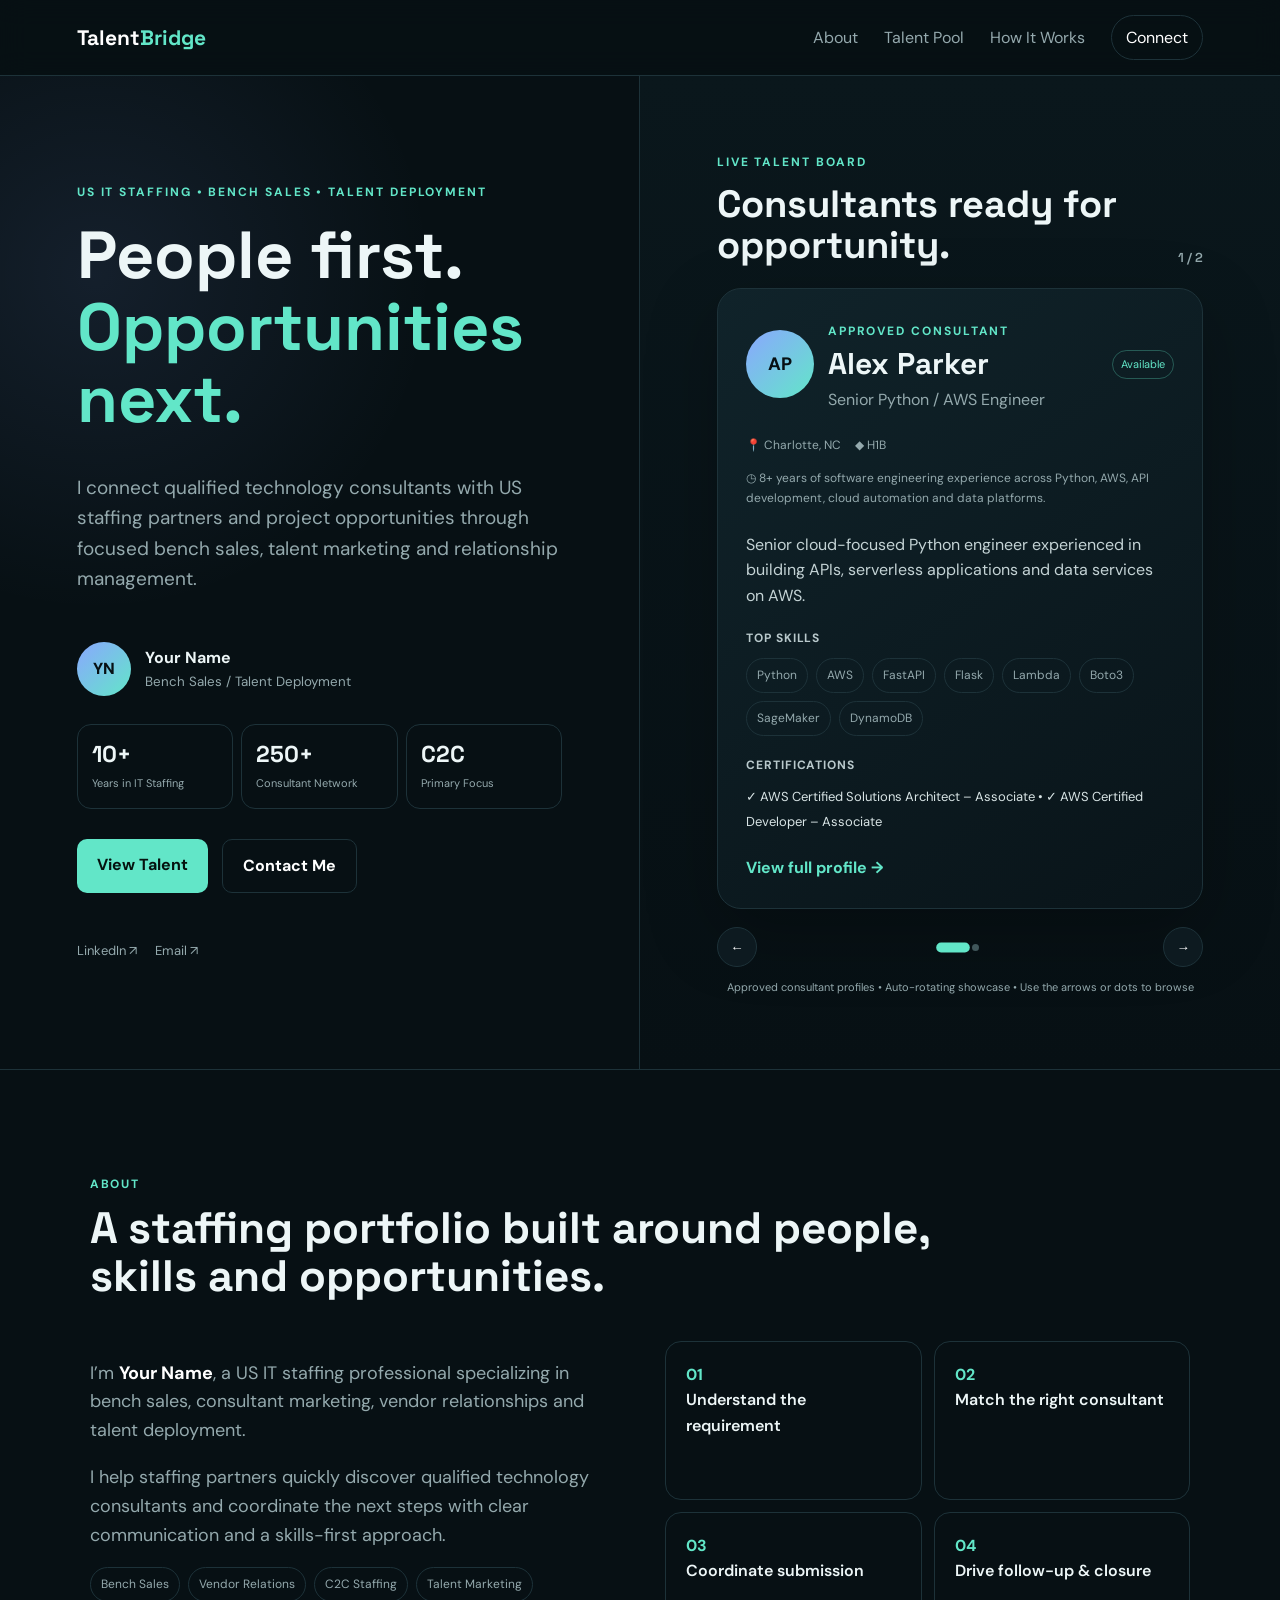
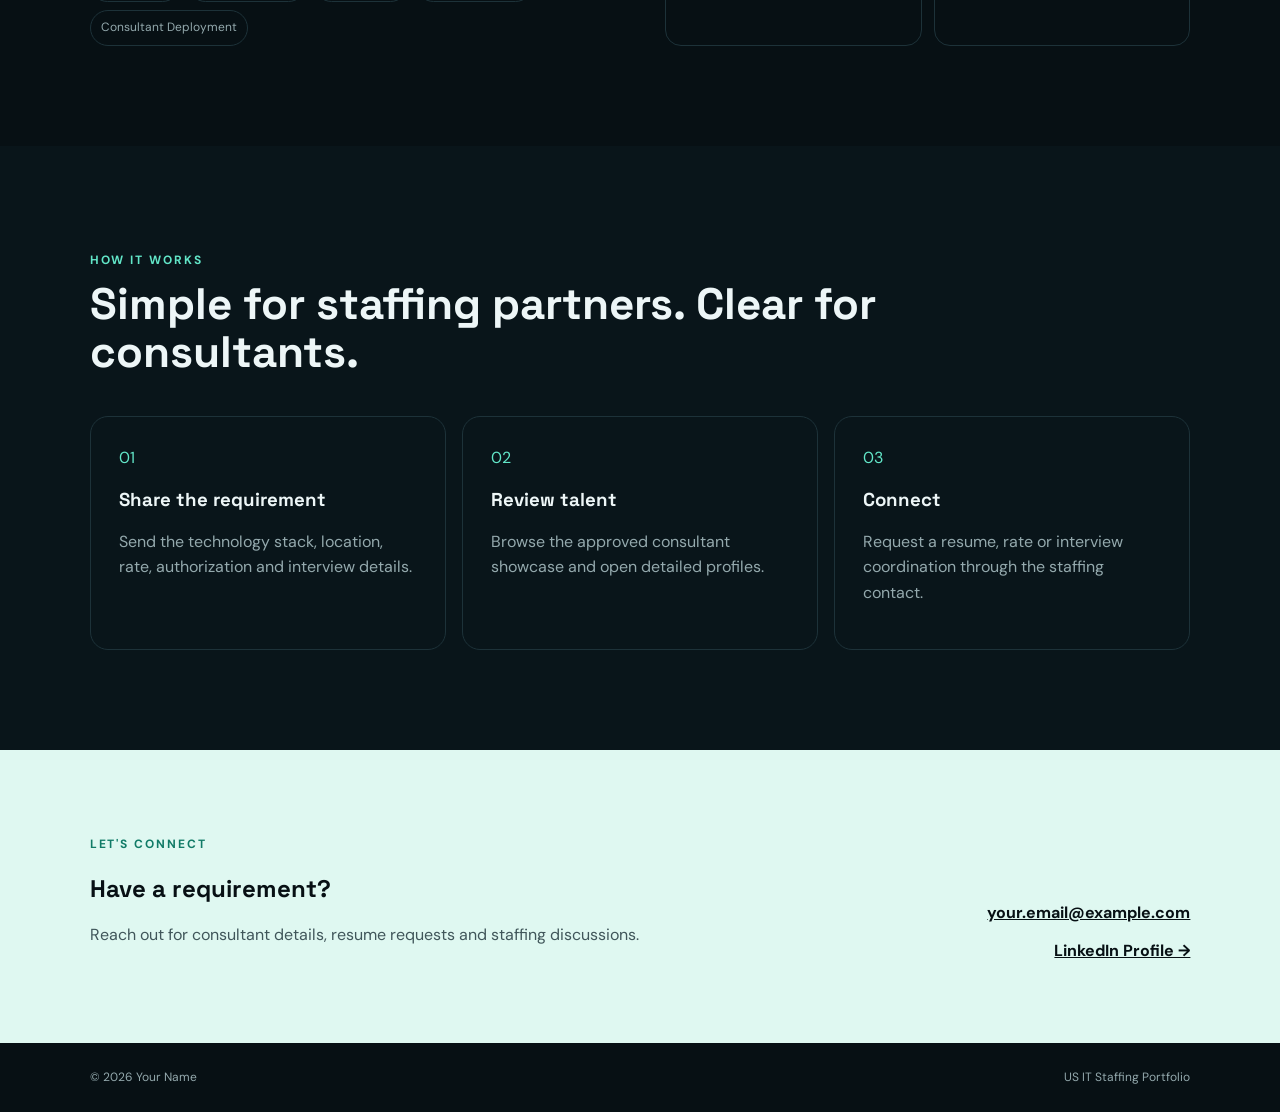
==== index.html @ f96686d8 "Update index.html" ====
<!doctype html>
<html lang="en">
<head>
<meta charset="utf-8"><meta name="viewport" content="width=device-width,initial-scale=1">
<meta name="description" content="US IT staffing and consultant talent portfolio.">
<title>Pavan K | US IT Staffing</title>
<link rel="stylesheet" href="assets/styles.css">
</head>
<body>
<header class="nav">
  <a class="brand" href="#top">Talent<span>Bridge</span></a>
  <nav><a href="#about">About</a><a href="#talent">Talent Pool</a><a href="#process">How It Works</a><a class="nav-cta" href="#contact">Connect</a></nav>
</header>

<main id="top">
<section class="split-hero">
  <div class="about-pane">
    <div class="eyebrow">US IT STAFFING • BENCH SALES • TALENT DEPLOYMENT</div>
    <h1>People first.<br><span>Opportunities next.</span></h1>
    <p class="lead">I connect qualified technology consultants with US staffing partners and project opportunities through focused bench sales, talent marketing and relationship management.</p>
    <div class="profile-block">
      <div class="avatar">YN</div>
      <div><strong>Your Name</strong><small>Bench Sales / Talent Deployment</small></div>
    </div>
    <div class="about-points">
      <div><b>10+</b><span>Years in IT Staffing</span></div>
      <div><b>250+</b><span>Consultant Network</span></div>
      <div><b>C2C</b><span>Primary Focus</span></div>
    </div>
    <div class="hero-actions"><a class="button primary" href="#talent">View Talent</a><a class="button ghost" href="#contact">Contact Me</a></div>
    <div class="mini-links"><a href="https://www.linkedin.com/" target="_blank">LinkedIn ↗</a><a href="mailto:your.email@example.com">Email ↗</a></div>
  </div>

  <div class="talent-pane" id="talent">
    <div class="pane-head"><div><span class="eyebrow">LIVE TALENT BOARD</span><h2>Consultants ready for opportunity.</h2></div><div class="counter" id="counter"></div></div>
    <div class="slideshow" id="slideshow"></div>
    <div class="slide-controls"><button id="prev">←</button><div class="dots" id="dots"></div><button id="next">→</button></div>
    <div class="slide-note">Approved consultant profiles • Auto-rotating showcase • Use the arrows or dots to browse</div>
  </div>
</section>

<section class="section" id="about">
  <div class="section-head"><span class="eyebrow">ABOUT</span><h2>A staffing portfolio built around people, skills and opportunities.</h2></div>
  <div class="about-grid">
    <div class="about-copy"><p>I’m <strong>Your Name</strong>, a US IT staffing professional specializing in bench sales, consultant marketing, vendor relationships and talent deployment.</p><p>I help staffing partners quickly discover qualified technology consultants and coordinate the next steps with clear communication and a skills-first approach.</p><div class="chips"><span>Bench Sales</span><span>Vendor Relations</span><span>C2C Staffing</span><span>Talent Marketing</span><span>Consultant Deployment</span></div></div>
    <div class="stats"><div><b>01</b><span>Understand the requirement</span></div><div><b>02</b><span>Match the right consultant</span></div><div><b>03</b><span>Coordinate submission</span></div><div><b>04</b><span>Drive follow-up & closure</span></div></div>
  </div>
</section>

<section class="section dark" id="process">
  <div class="section-head"><span class="eyebrow">HOW IT WORKS</span><h2>Simple for staffing partners. Clear for consultants.</h2></div>
  <div class="process-grid"><article><span>01</span><h3>Share the requirement</h3><p>Send the technology stack, location, rate, authorization and interview details.</p></article><article><span>02</span><h3>Review talent</h3><p>Browse the approved consultant showcase and open detailed profiles.</p></article><article><span>03</span><h3>Connect</h3><p>Request a resume, rate or interview coordination through the staffing contact.</p></article></div>
</section>

<section id="contact" class="contact"><div><span class="eyebrow">LET'S CONNECT</span><h2>Have a requirement?</h2><p>Reach out for consultant details, resume requests and staffing discussions.</p></div><div class="contact-links"><a href="mailto:your.email@example.com">your.email@example.com</a><a href="https://www.linkedin.com/" target="_blank">LinkedIn Profile →</a></div></section>
</main>
<footer><span>© 2026 Your Name</span><span>US IT Staffing Portfolio</span></footer>
<script src="data/candidates.js"></script>
<script src="assets/app.js"></script>
</body>
</html>
---- assets/styles.css ----
@import url('https://fonts.googleapis.com/css2?family=DM+Sans:wght@400;500;600;700&family=Space+Grotesk:wght@500;600;700&display=swap');
:root{--bg:#071014;--card:#0d1a20;--text:#edf6f7;--muted:#94a9ad;--line:#1d3239;--accent:#62e6c8;--accent2:#8aa7ff;--light:#f4f8f7}
*{box-sizing:border-box}html{scroll-behavior:smooth}body{margin:0;background:var(--bg);color:var(--text);font-family:"DM Sans",sans-serif;line-height:1.6}.nav{height:76px;display:flex;align-items:center;justify-content:space-between;padding:0 6vw;border-bottom:1px solid var(--line);position:sticky;top:0;background:rgba(7,16,20,.88);backdrop-filter:blur(14px);z-index:10}.brand{font:700 21px "Space Grotesk";color:#fff;text-decoration:none}.brand span{color:var(--accent)}nav{display:flex;gap:26px;align-items:center}nav a,.nav-cta{color:var(--muted);text-decoration:none}.nav-cta{border:1px solid var(--line);padding:9px 14px;border-radius:999px}.hero{min-height:690px;padding:90px 7vw;display:grid;grid-template-columns:1.2fr .8fr;gap:70px;align-items:center;background:radial-gradient(circle at 80% 20%,rgba(98,230,200,.12),transparent 30%)}.eyebrow{letter-spacing:.16em;font-size:12px;font-weight:700;color:var(--accent)}h1,h2,h3{font-family:"Space Grotesk";line-height:1.08}.hero h1{font-size:clamp(48px,6vw,82px);margin:18px 0}.hero h1 span{color:var(--accent)}.lead{font-size:19px;color:var(--muted);max-width:700px}.hero-actions{display:flex;gap:14px;margin:30px 0}.button{display:inline-block;padding:13px 20px;border-radius:10px;text-decoration:none;font-weight:700}.primary{background:var(--accent);color:#05120f}.ghost{border:1px solid var(--line);color:#fff}.trust-row{display:flex;gap:22px;color:var(--muted);font-size:13px;flex-wrap:wrap}.hero-card{background:linear-gradient(145deg,#10232a,#091419);border:1px solid var(--line);border-radius:28px;padding:28px;box-shadow:0 30px 80px rgba(0,0,0,.35)}.profile-mini{display:flex;gap:14px;align-items:center}.avatar,.candidate-avatar{width:54px;height:54px;border-radius:50%;display:grid;place-items:center;background:linear-gradient(135deg,var(--accent2),var(--accent));color:#071014;font-weight:800}.profile-mini small{display:block;color:var(--muted)}.metric-grid{display:grid;grid-template-columns:1fr 1fr;gap:12px;margin-top:30px}.metric-grid div{border:1px solid var(--line);border-radius:16px;padding:18px}.metric-grid b{font:700 28px "Space Grotesk";display:block}.metric-grid small{color:var(--muted)}.section{padding:100px 7vw}.section.dark{background:#09151a}.section-head{max-width:850px;margin-bottom:40px}.section-head h2{font-size:44px;margin:10px 0}.section-head p{color:var(--muted)}.about-grid{display:grid;grid-template-columns:1fr 1fr;gap:50px}.about-copy{font-size:18px;color:var(--muted)}.about-copy strong{color:#fff}.chips,.skill-list{display:flex;flex-wrap:wrap;gap:8px}.chips span,.skill-list span,.certs span{border:1px solid var(--line);padding:7px 10px;border-radius:999px;font-size:12px;color:var(--muted)}.stats{display:grid;grid-template-columns:1fr 1fr;gap:12px}.stats div{padding:20px;border:1px solid var(--line);border-radius:16px}.stats b{color:var(--accent);display:block}.stats span{font-weight:600}.toolbar{display:grid;grid-template-columns:1fr 180px 180px;gap:12px;margin-bottom:25px}.toolbar input,.toolbar select{background:#0d1a20;border:1px solid var(--line);border-radius:10px;padding:13px;color:#fff}.cards{display:grid;grid-template-columns:repeat(3,1fr);gap:16px}.talent-card,.panel{background:var(--card);border:1px solid var(--line);border-radius:18px;padding:22px}.card-top{display:flex;gap:12px;align-items:center}.card-top h3{margin:0}.card-top p{margin:2px 0;color:var(--muted);font-size:13px}.availability{margin-left:auto;font-size:11px;color:var(--accent);border:1px solid rgba(98,230,200,.3);padding:5px 8px;border-radius:999px}.meta{display:flex;gap:15px;color:var(--muted);font-size:12px;margin:18px 0}.certs{display:grid;gap:6px;margin-top:16px;font-size:12px}.profile-link{display:block;color:var(--accent);text-decoration:none;margin-top:20px;font-weight:700}.process-grid{display:grid;grid-template-columns:repeat(3,1fr);gap:16px}.process-grid article{border:1px solid var(--line);padding:28px;border-radius:18px}.process-grid span{color:var(--accent)}.process-grid p{color:var(--muted)}.contact{padding:80px 7vw;background:#dff8f1;color:#071014;display:flex;justify-content:space-between;gap:40px;align-items:end}.contact .eyebrow{color:#117b67}.contact-links{display:grid;gap:12px;text-align:right}.contact-links a{color:#071014;font-weight:700}.contact p{color:#40565a}footer{padding:25px 7vw;display:flex;justify-content:space-between;color:var(--muted);font-size:12px}.profile-page{padding:70px 7vw}.profile-hero{display:flex;gap:24px;align-items:center;margin-bottom:45px}.candidate-avatar.big{width:100px;height:100px;font-size:28px}.profile-hero h1{font-size:56px;margin:8px 0}.profile-hero h2{color:var(--muted);font-size:22px;margin:0}.profile-grid{display:grid;grid-template-columns:1fr 330px;gap:20px}.profile-main{display:grid;gap:16px}.sidebar{display:grid;gap:16px;align-content:start}.panel h3{margin-top:0}.cert-grid{display:grid;gap:10px}.full{text-align:center;width:100%}.empty{border:1px dashed var(--line);padding:30px;border-radius:16px;color:var(--muted)}
@media(max-width:900px){nav a{display:none}.hero,.about-grid,.profile-grid{grid-template-columns:1fr}.cards{grid-template-columns:1fr 1fr}.process-grid{grid-template-columns:1fr}.toolbar{grid-template-columns:1fr}.contact{display:block}.contact-links{text-align:left;margin-top:25px}.profile-hero h1{font-size:42px}}
@media(max-width:600px){.section,.hero,.profile-page{padding:60px 5vw}.cards{grid-template-columns:1fr}.hero h1{font-size:46px}.section-head h2{font-size:36px}.trust-row{display:grid}}

.nav-actions{display:flex;gap:22px;align-items:center}.nav-actions a{color:var(--muted);text-decoration:none}.split-hero{min-height:calc(100vh - 76px);display:grid;grid-template-columns:44% 56%}.about-pane{padding:80px 7vw 70px;border-right:1px solid var(--line);display:flex;flex-direction:column;justify-content:center}.talent-pane{padding:70px 6vw;background:#09151a;display:flex;flex-direction:column;justify-content:center;overflow:hidden}.about-pane h1{font-size:clamp(48px,5.2vw,78px);margin:18px 0}.about-pane h1 span{color:var(--accent)}.profile-block{display:flex;align-items:center;gap:14px;margin:28px 0}.profile-block small{display:block;color:var(--muted)}.about-points{display:grid;grid-template-columns:repeat(3,1fr);gap:8px}.about-points div{border:1px solid var(--line);border-radius:14px;padding:14px}.about-points b{display:block;font:700 23px "Space Grotesk"}.about-points span{font-size:11px;color:var(--muted)}.mini-links{display:flex;gap:18px;margin-top:18px}.mini-links a{color:var(--muted);text-decoration:none;font-size:13px}.pane-head{display:flex;justify-content:space-between;gap:20px;align-items:end}.pane-head h2{font-size:40px;margin:8px 0 25px}.counter{color:var(--muted);font-size:13px}.slideshow{min-height:430px}.feature-card{background:linear-gradient(145deg,#10252c,#0c181d);border:1px solid var(--line);border-radius:24px;padding:28px;animation:fade .35s ease}.feature-top{display:flex;gap:15px;align-items:center}.feature-top h3{font-size:29px;margin:4px 0}.feature-top p{margin:0;color:var(--muted)}.candidate-avatar.xl{width:68px;height:68px;font-size:20px}.feature-top .availability{margin-left:auto}.feature-meta{display:flex;gap:18px;flex-wrap:wrap;color:var(--muted);font-size:12px;margin:25px 0}.feature-card .summary{color:#c4d3d5;max-width:800px}.feature-card h4{font-size:12px;text-transform:uppercase;letter-spacing:.12em;color:var(--muted);margin:20px 0 9px}.cert-list{font-size:12px;color:#c5d4d6}.slide-controls{display:flex;align-items:center;justify-content:center;gap:18px;margin-top:18px}.slide-controls>button{border:1px solid var(--line);background:transparent;color:#fff;border-radius:50%;width:38px;height:38px;cursor:pointer}.dots{display:flex;gap:6px}.dots button{width:7px;height:7px;border-radius:50%;border:0;background:#496067;cursor:pointer;padding:0}.dots button.active{background:var(--accent);transform:scale(1.4)}.slide-note{font-size:11px;color:var(--muted);text-align:center;margin-top:18px}.slide-note b{color:#d8e5e6}@keyframes fade{from{opacity:.4;transform:translateY(8px)}to{opacity:1;transform:none}}.candidate-form{display:grid;grid-template-columns:1fr 1fr;gap:15px;max-width:1000px}.candidate-form label{font-size:12px;color:var(--muted);display:grid;gap:7px}.candidate-form input,.candidate-form select,.candidate-form textarea{font:inherit;background:#0b171c;border:1px solid var(--line);border-radius:10px;color:#fff;padding:12px}.candidate-form .full{grid-column:1/-1}.form-actions{display:flex;align-items:center;gap:18px}.form-actions span{color:var(--accent);font-size:13px}.approval-demo{padding-top:80px;padding-bottom:80px}.pending-list{display:grid;gap:10px}.pending-card{display:flex;justify-content:space-between;gap:20px;align-items:center;border:1px solid var(--line);background:var(--card);border-radius:15px;padding:18px}.pending-card span,.pending-card small{display:block;color:var(--muted);font-size:12px}.pending-actions{display:flex;gap:8px}.pending-actions button{border:1px solid var(--line);background:#112229;color:#fff;padding:9px 12px;border-radius:8px;cursor:pointer}.pending-actions button:first-child{color:var(--accent)}@media(max-width:1000px){.split-hero{grid-template-columns:1fr}.about-pane{border-right:0;border-bottom:1px solid var(--line)}.talent-pane{min-height:700px}.candidate-form{grid-template-columns:1fr}.candidate-form .full{grid-column:auto}}@media(max-width:600px){.nav{padding:0 5vw}.nav-actions>a:first-child{display:none}.about-pane,.talent-pane{padding:55px 5vw}.pane-head{display:block}.feature-top{align-items:flex-start}.feature-top .availability{margin-left:0}.about-points{grid-template-columns:1fr}.pending-card{display:block}.pending-actions{margin-top:12px}}

/* Final portfolio polish */
.nav nav{display:flex;gap:26px;align-items:center}.nav nav a{color:var(--muted);text-decoration:none}.nav nav a:hover{color:#fff}.nav .nav-cta{border:1px solid var(--line);padding:9px 14px;border-radius:999px;color:#fff}.split-hero{min-height:calc(100vh - 76px);display:grid;grid-template-columns:1fr 1fr;border-bottom:1px solid var(--line)}.about-pane,.talent-pane{padding:72px 6vw}.about-pane{display:flex;flex-direction:column;justify-content:center;border-right:1px solid var(--line);background:radial-gradient(circle at 15% 20%,rgba(138,167,255,.10),transparent 35%)}.talent-pane{display:flex;flex-direction:column;justify-content:center;background:linear-gradient(180deg,#0a171c,#071014)}.pane-head{display:flex;justify-content:space-between;align-items:end;gap:20px;margin-bottom:22px}.pane-head h2{font-size:38px;margin:10px 0 0}.counter{font:600 13px "Space Grotesk";color:var(--muted);white-space:nowrap}.slideshow{min-height:440px}.feature-card{height:100%;border:1px solid var(--line);border-radius:24px;background:linear-gradient(145deg,#10232a,#091419);padding:28px;box-shadow:0 24px 70px rgba(0,0,0,.25);animation:slideIn .45s ease}.feature-top{display:flex;gap:14px;align-items:center}.feature-top h3{font-size:30px;margin:6px 0}.feature-top p{margin:0;color:var(--muted)}.candidate-avatar.xl{width:68px;height:68px;font-size:18px}.feature-meta{display:flex;gap:14px;flex-wrap:wrap;color:var(--muted);font-size:12px;margin:24px 0}.feature-card h4{font-size:12px;letter-spacing:.08em;text-transform:uppercase;color:#b9c9cc;margin:20px 0 10px}.summary{color:#b9c9cc}.cert-list{color:#d8e4e5;font-size:13px;line-height:1.9}.slide-controls{display:flex;align-items:center;justify-content:space-between;gap:12px;margin-top:18px}.slide-controls button{border:1px solid var(--line);background:#0d1a20;color:#fff;width:40px;height:40px;border-radius:50%;cursor:pointer}.dots{display:flex;justify-content:center;gap:7px;flex:1}.dots button{width:7px;height:7px;padding:0;border-radius:50%;border:0;background:#40565a}.dots button.active{width:24px;border-radius:999px;background:var(--accent)}.slide-note{color:var(--muted);font-size:11px;text-align:center;margin-top:12px}@keyframes slideIn{from{opacity:.25;transform:translateX(14px)}to{opacity:1;transform:none}}@media(max-width:900px){.nav nav a:not(.nav-cta){display:none}.split-hero{grid-template-columns:1fr}.about-pane{border-right:0;border-bottom:1px solid var(--line);min-height:auto}.talent-pane{min-height:700px}.slideshow{min-height:0}.about-pane,.talent-pane{padding:55px 5vw}}@media(max-width:600px){.pane-head{align-items:start;flex-direction:column}.pane-head h2{font-size:32px}.feature-top{align-items:flex-start}.feature-top .availability{margin-left:auto}.feature-top h3{font-size:24px}.about-pane .hero-actions{flex-wrap:wrap}}
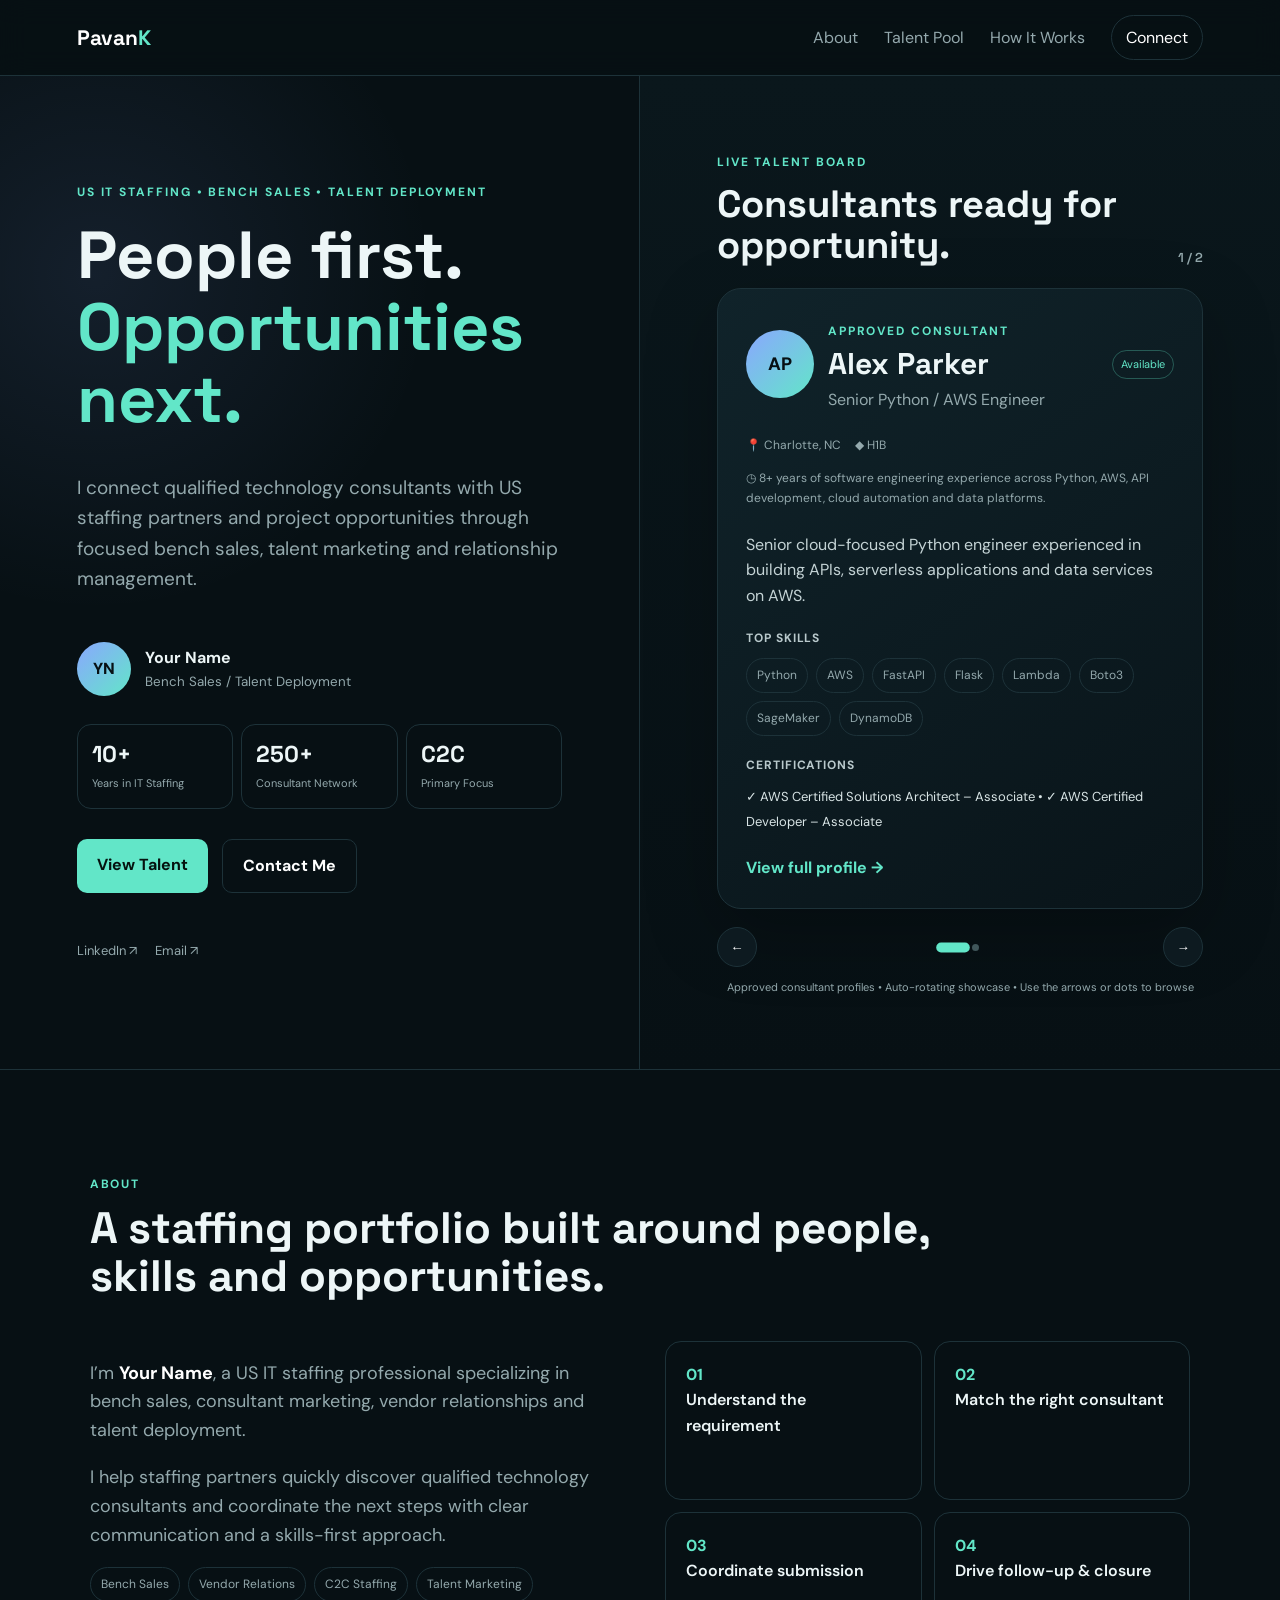
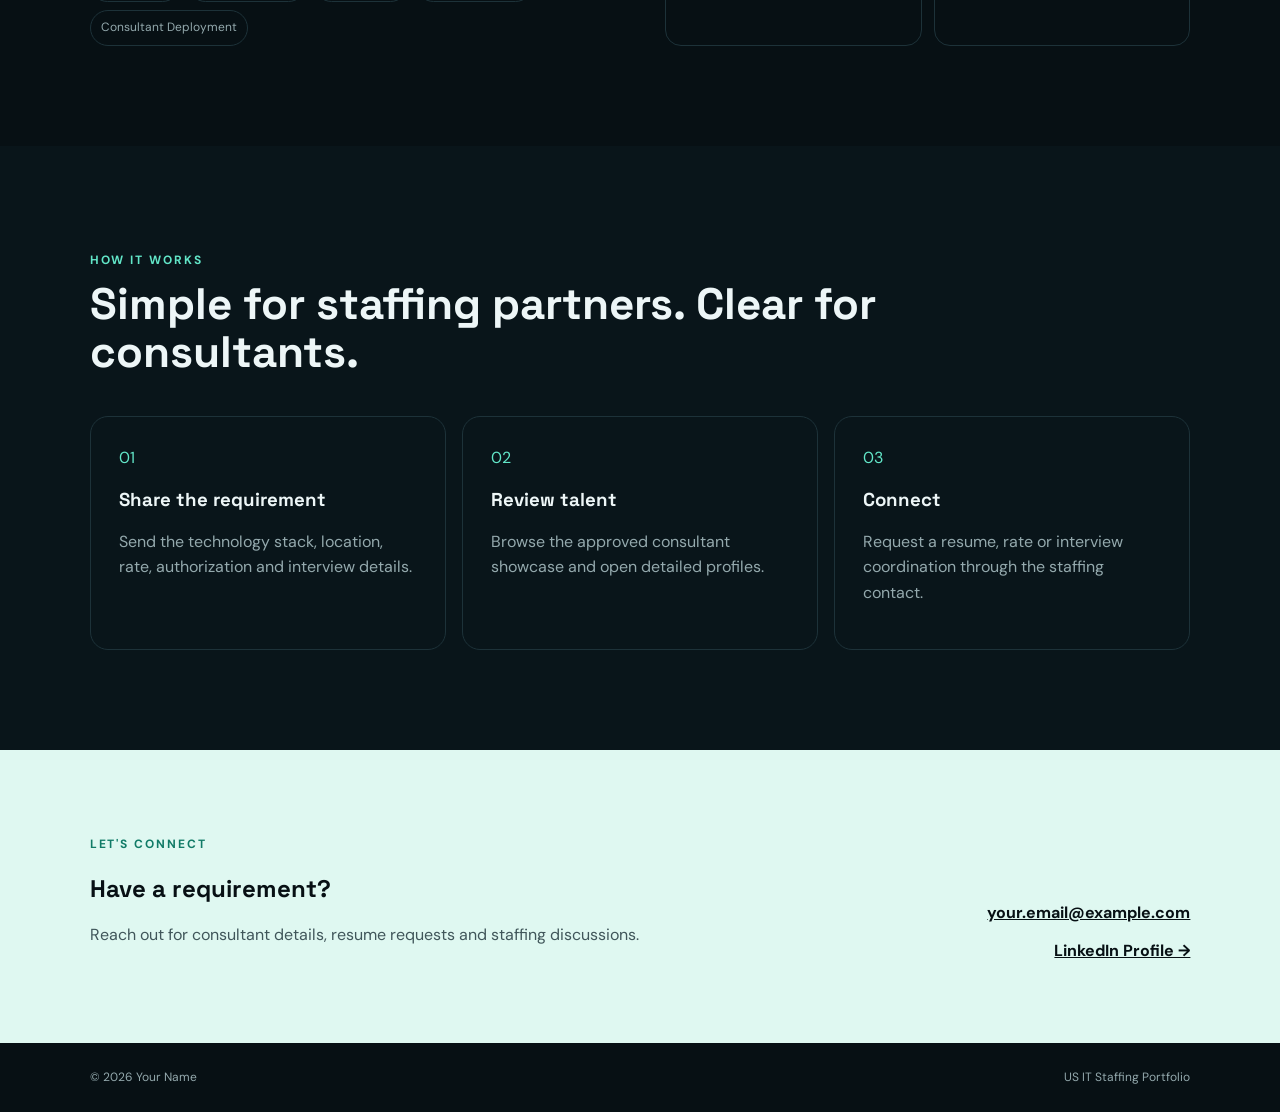
==== commit 3c311608: "Update index.html" ====
--- a/index.html
+++ b/index.html
@@ -8,7 +8,7 @@
 </head>
 <body>
 <header class="nav">
-  <a class="brand" href="#top">Talent<span>Bridge</span></a>
+  <a class="brand" href="#top">Pavan<span>K</span></a>
   <nav><a href="#about">About</a><a href="#talent">Talent Pool</a><a href="#process">How It Works</a><a class="nav-cta" href="#contact">Connect</a></nav>
 </header>
 
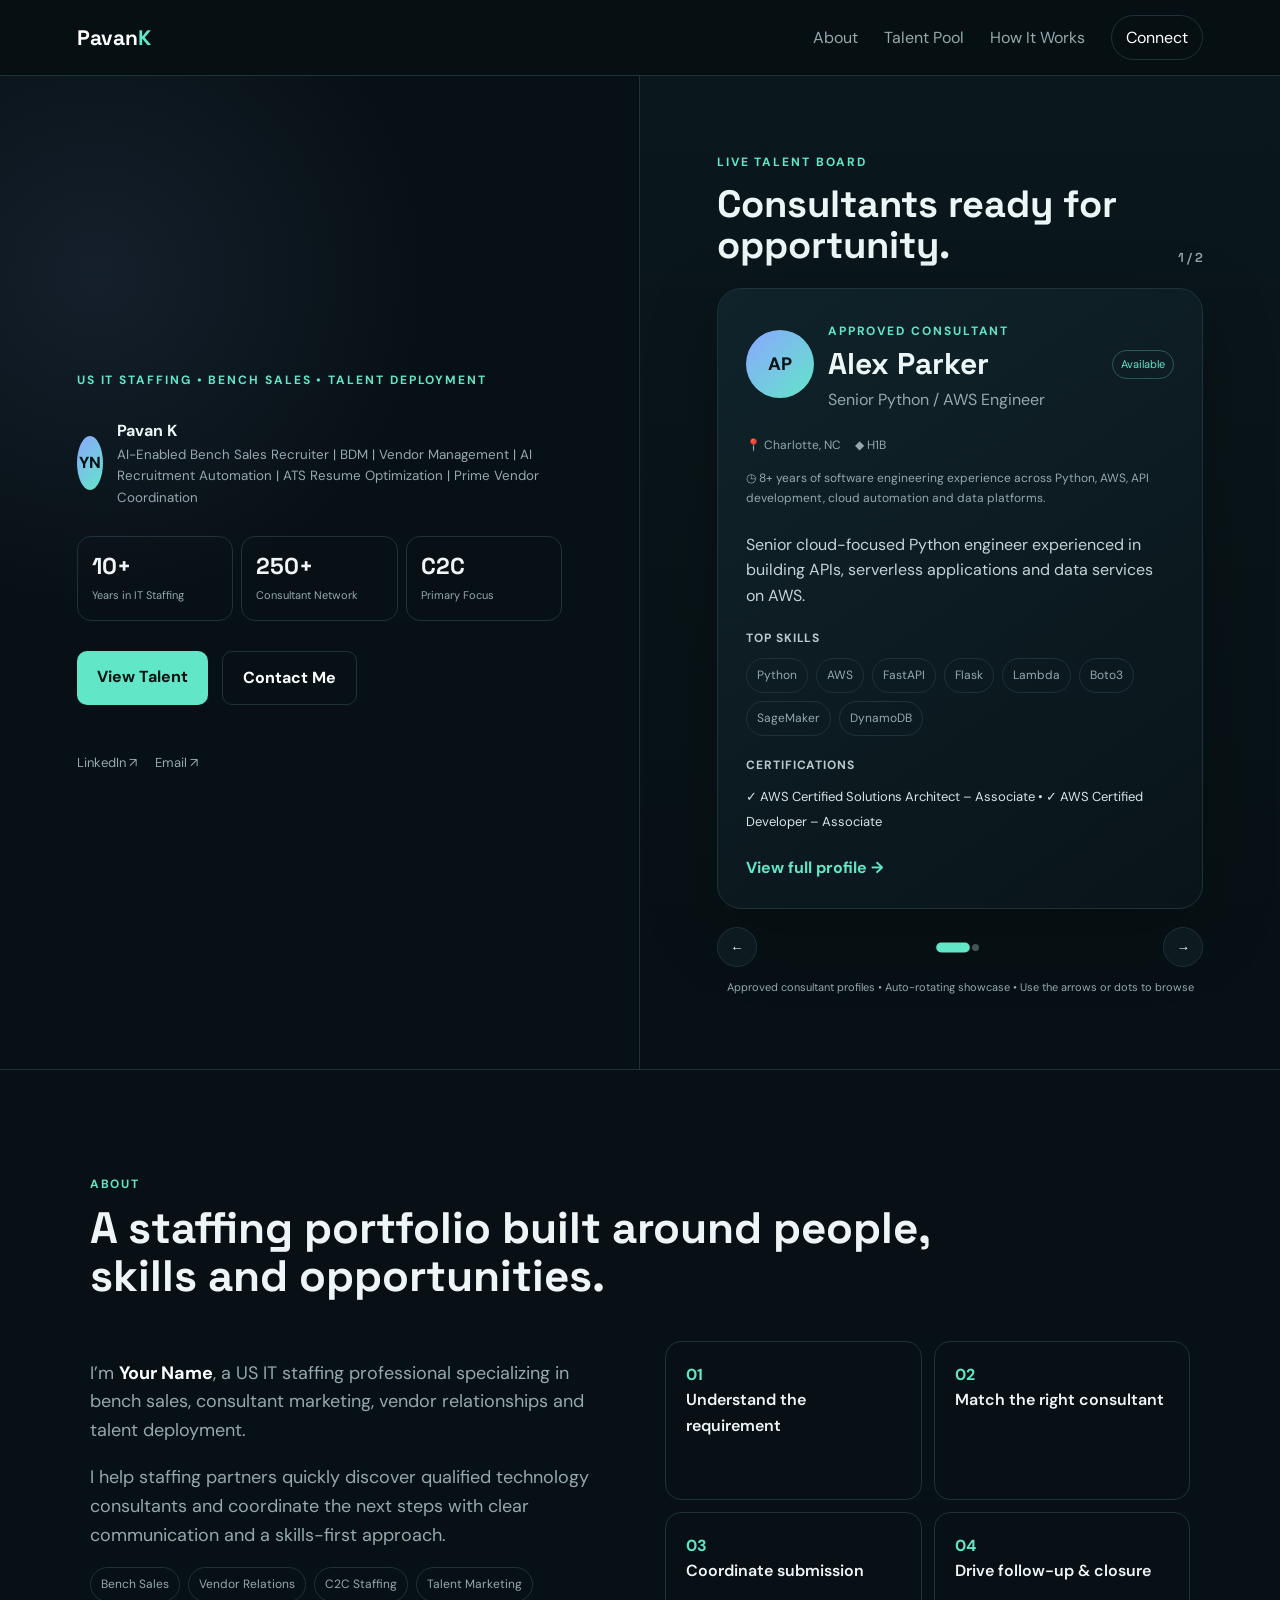
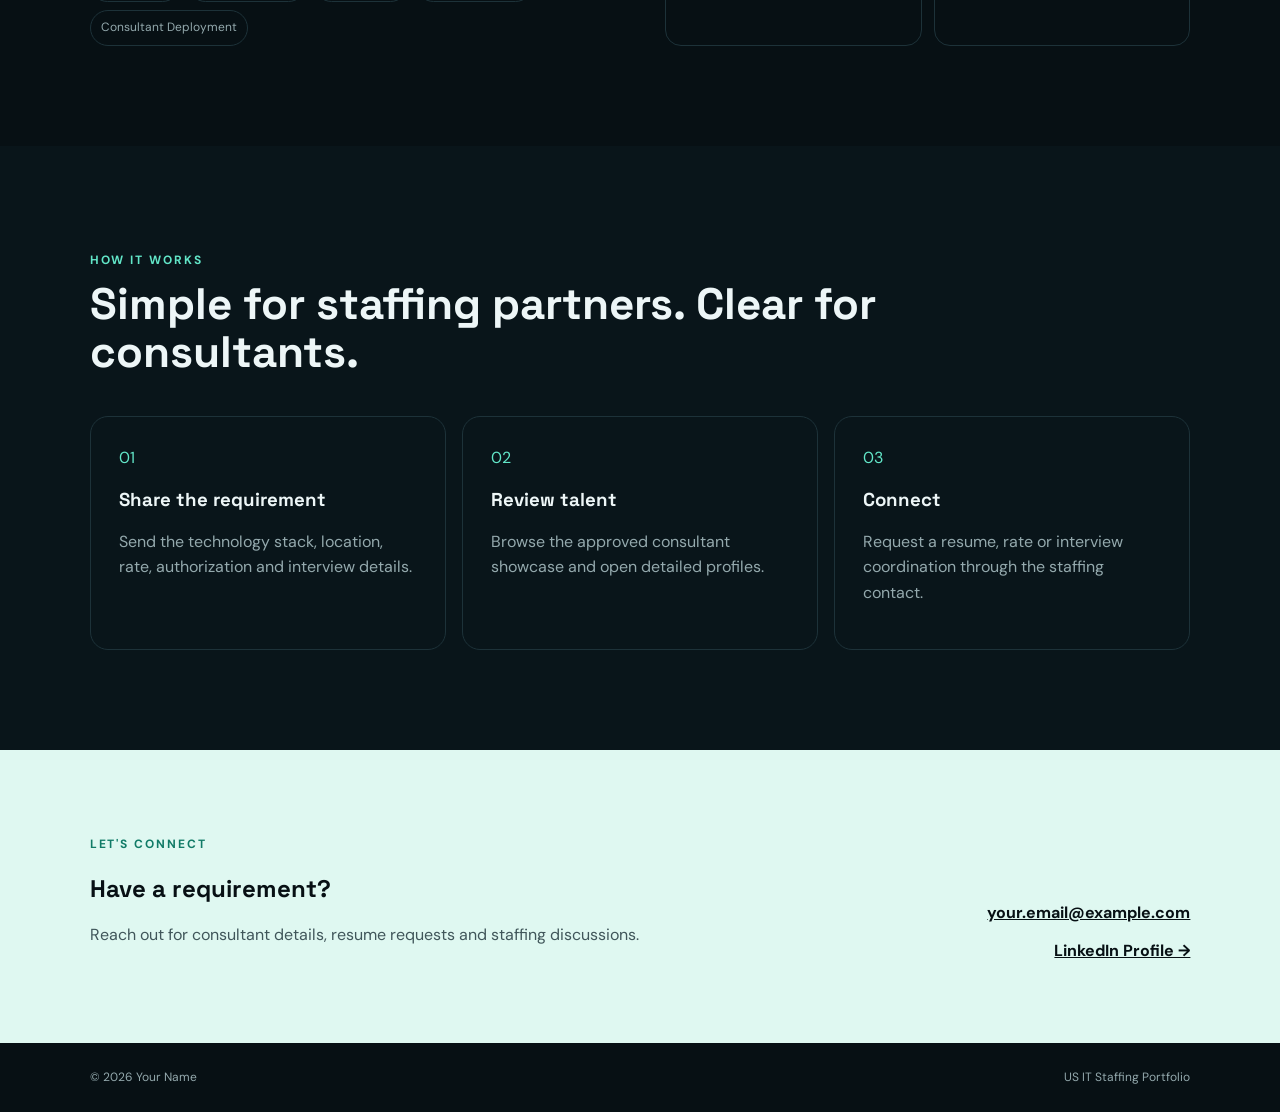
==== commit 3f453438: "Update index.html" ====
--- a/index.html
+++ b/index.html
@@ -16,11 +16,10 @@
 <section class="split-hero">
   <div class="about-pane">
     <div class="eyebrow">US IT STAFFING • BENCH SALES • TALENT DEPLOYMENT</div>
-    <h1>People first.<br><span>Opportunities next.</span></h1>
-    <p class="lead">I connect qualified technology consultants with US staffing partners and project opportunities through focused bench sales, talent marketing and relationship management.</p>
+  
     <div class="profile-block">
       <div class="avatar">YN</div>
-      <div><strong>Your Name</strong><small>Bench Sales / Talent Deployment</small></div>
+      <div><strong>Pavan K</strong><small>AI-Enabled Bench Sales Recruiter | BDM | Vendor Management | AI Recruitment Automation | ATS Resume Optimization | Prime Vendor Coordination </small></div>
     </div>
     <div class="about-points">
       <div><b>10+</b><span>Years in IT Staffing</span></div>
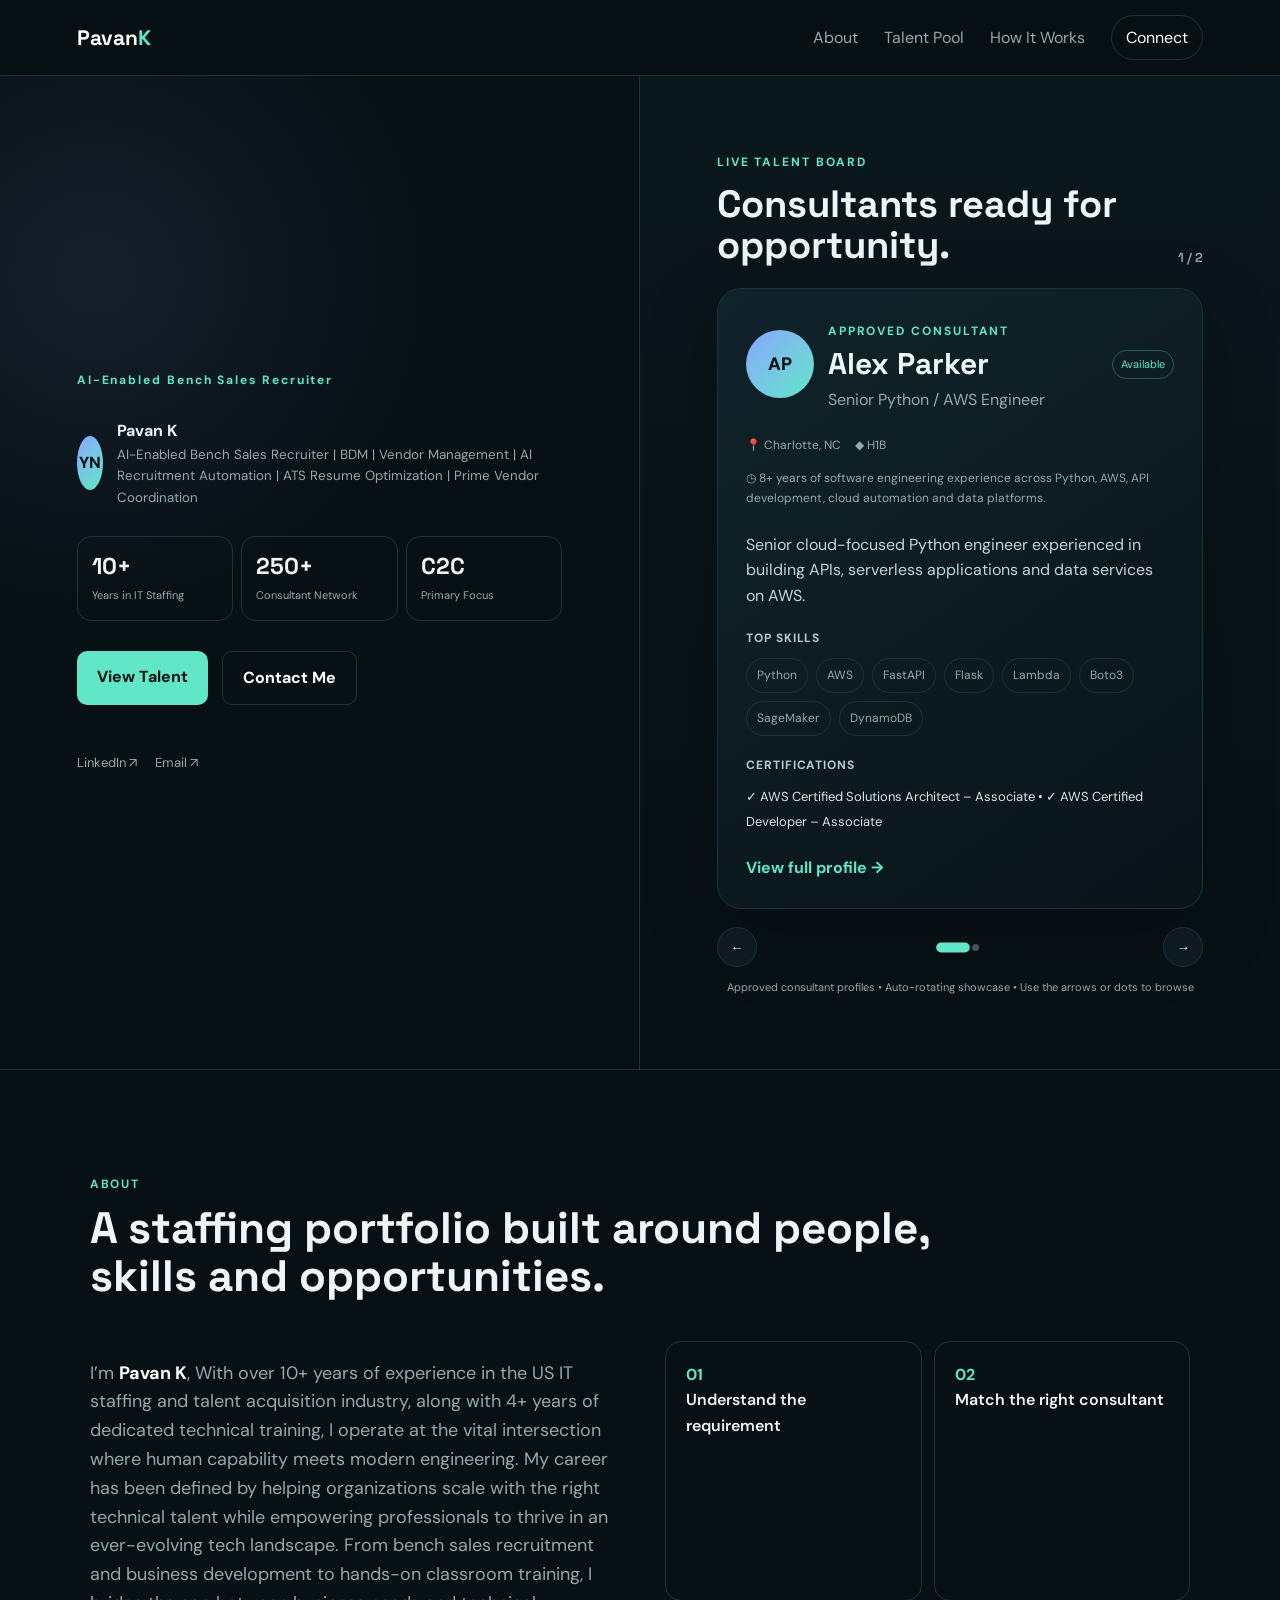
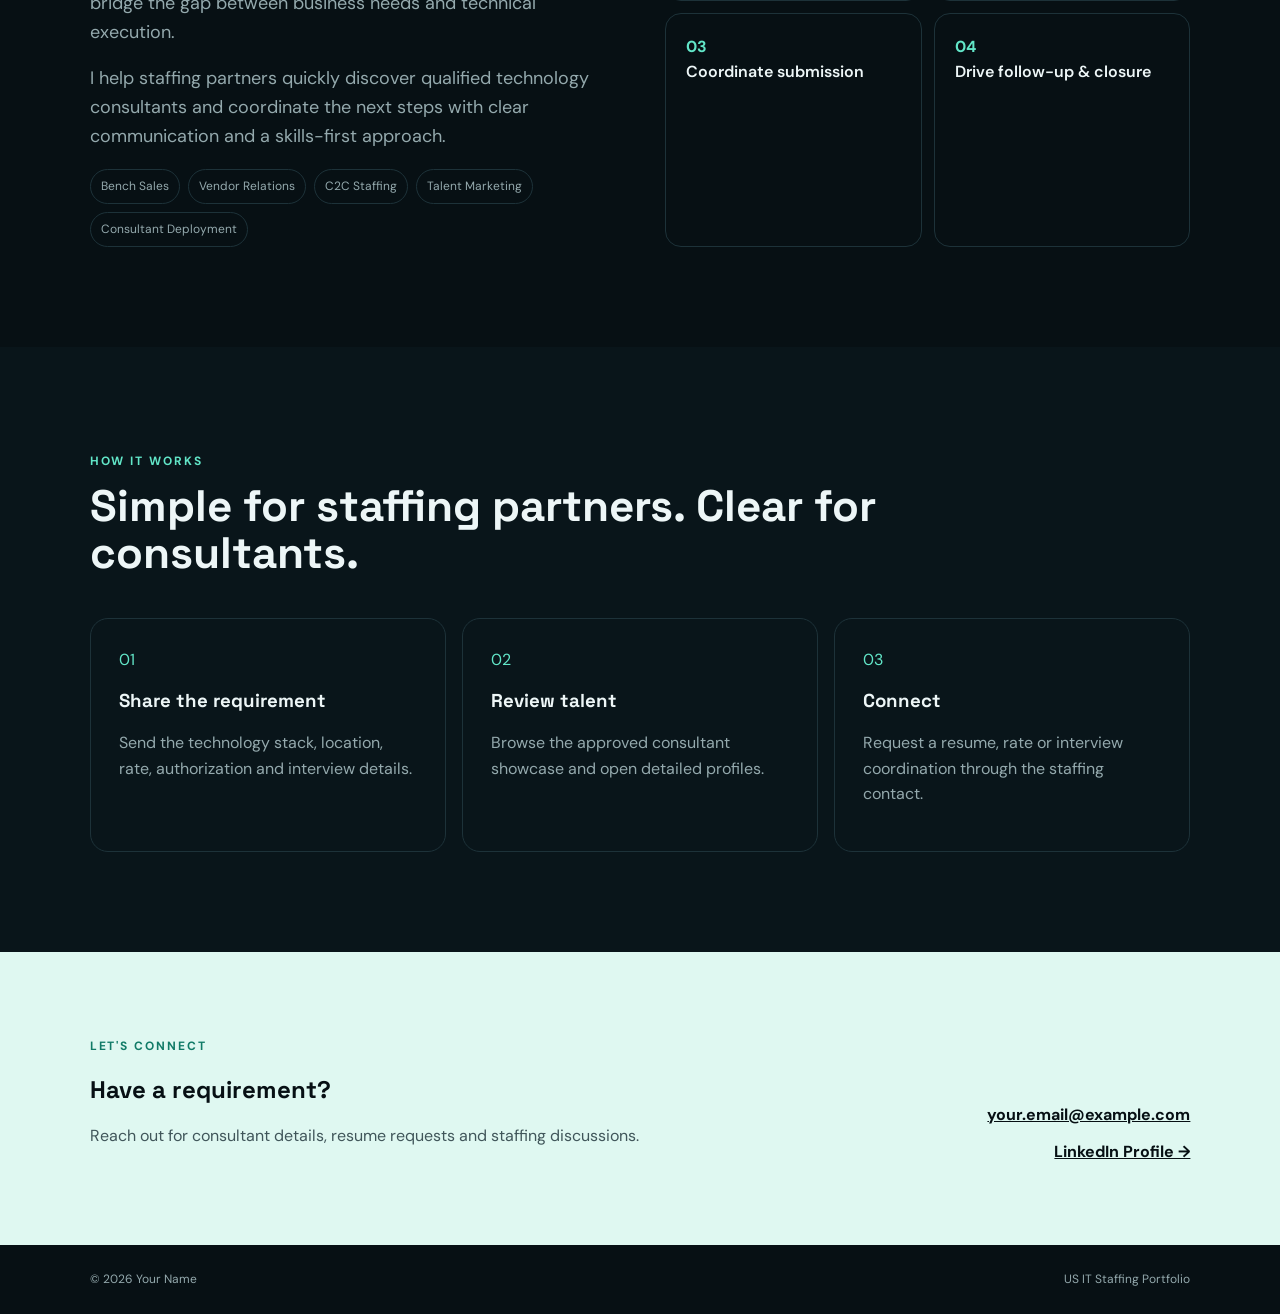
==== commit 53aab4ec: "Update index.html" ====
--- a/index.html
+++ b/index.html
@@ -15,7 +15,7 @@
 <main id="top">
 <section class="split-hero">
   <div class="about-pane">
-    <div class="eyebrow">US IT STAFFING • BENCH SALES • TALENT DEPLOYMENT</div>
+    <div class="eyebrow">AI-Enabled Bench Sales Recruiter </div>
   
     <div class="profile-block">
       <div class="avatar">YN</div>
@@ -27,7 +27,7 @@
       <div><b>C2C</b><span>Primary Focus</span></div>
     </div>
     <div class="hero-actions"><a class="button primary" href="#talent">View Talent</a><a class="button ghost" href="#contact">Contact Me</a></div>
-    <div class="mini-links"><a href="https://www.linkedin.com/" target="_blank">LinkedIn ↗</a><a href="mailto:your.email@example.com">Email ↗</a></div>
+    <div class="mini-links"><a href="https://www.linkedin.com/in/pavan-kota/" target="_blank">LinkedIn ↗</a><a href="mailto:pavan.kota@strsi.com">Email ↗</a></div>
   </div>
 
   <div class="talent-pane" id="talent">
@@ -41,7 +41,7 @@
 <section class="section" id="about">
   <div class="section-head"><span class="eyebrow">ABOUT</span><h2>A staffing portfolio built around people, skills and opportunities.</h2></div>
   <div class="about-grid">
-    <div class="about-copy"><p>I’m <strong>Your Name</strong>, a US IT staffing professional specializing in bench sales, consultant marketing, vendor relationships and talent deployment.</p><p>I help staffing partners quickly discover qualified technology consultants and coordinate the next steps with clear communication and a skills-first approach.</p><div class="chips"><span>Bench Sales</span><span>Vendor Relations</span><span>C2C Staffing</span><span>Talent Marketing</span><span>Consultant Deployment</span></div></div>
+    <div class="about-copy"><p>I’m <strong>Pavan K</strong>, With over 10+ years of experience in the US IT staffing and talent acquisition industry, along with 4+ years of dedicated technical training, I operate at the vital intersection where human capability meets modern engineering. My career has been defined by helping organizations scale with the right technical talent while empowering professionals to thrive in an ever-evolving tech landscape. From bench sales recruitment and business development to hands-on classroom training, I bridge the gap between business needs and technical execution.</p><p>I help staffing partners quickly discover qualified technology consultants and coordinate the next steps with clear communication and a skills-first approach.</p><div class="chips"><span>Bench Sales</span><span>Vendor Relations</span><span>C2C Staffing</span><span>Talent Marketing</span><span>Consultant Deployment</span></div></div>
     <div class="stats"><div><b>01</b><span>Understand the requirement</span></div><div><b>02</b><span>Match the right consultant</span></div><div><b>03</b><span>Coordinate submission</span></div><div><b>04</b><span>Drive follow-up & closure</span></div></div>
   </div>
 </section>
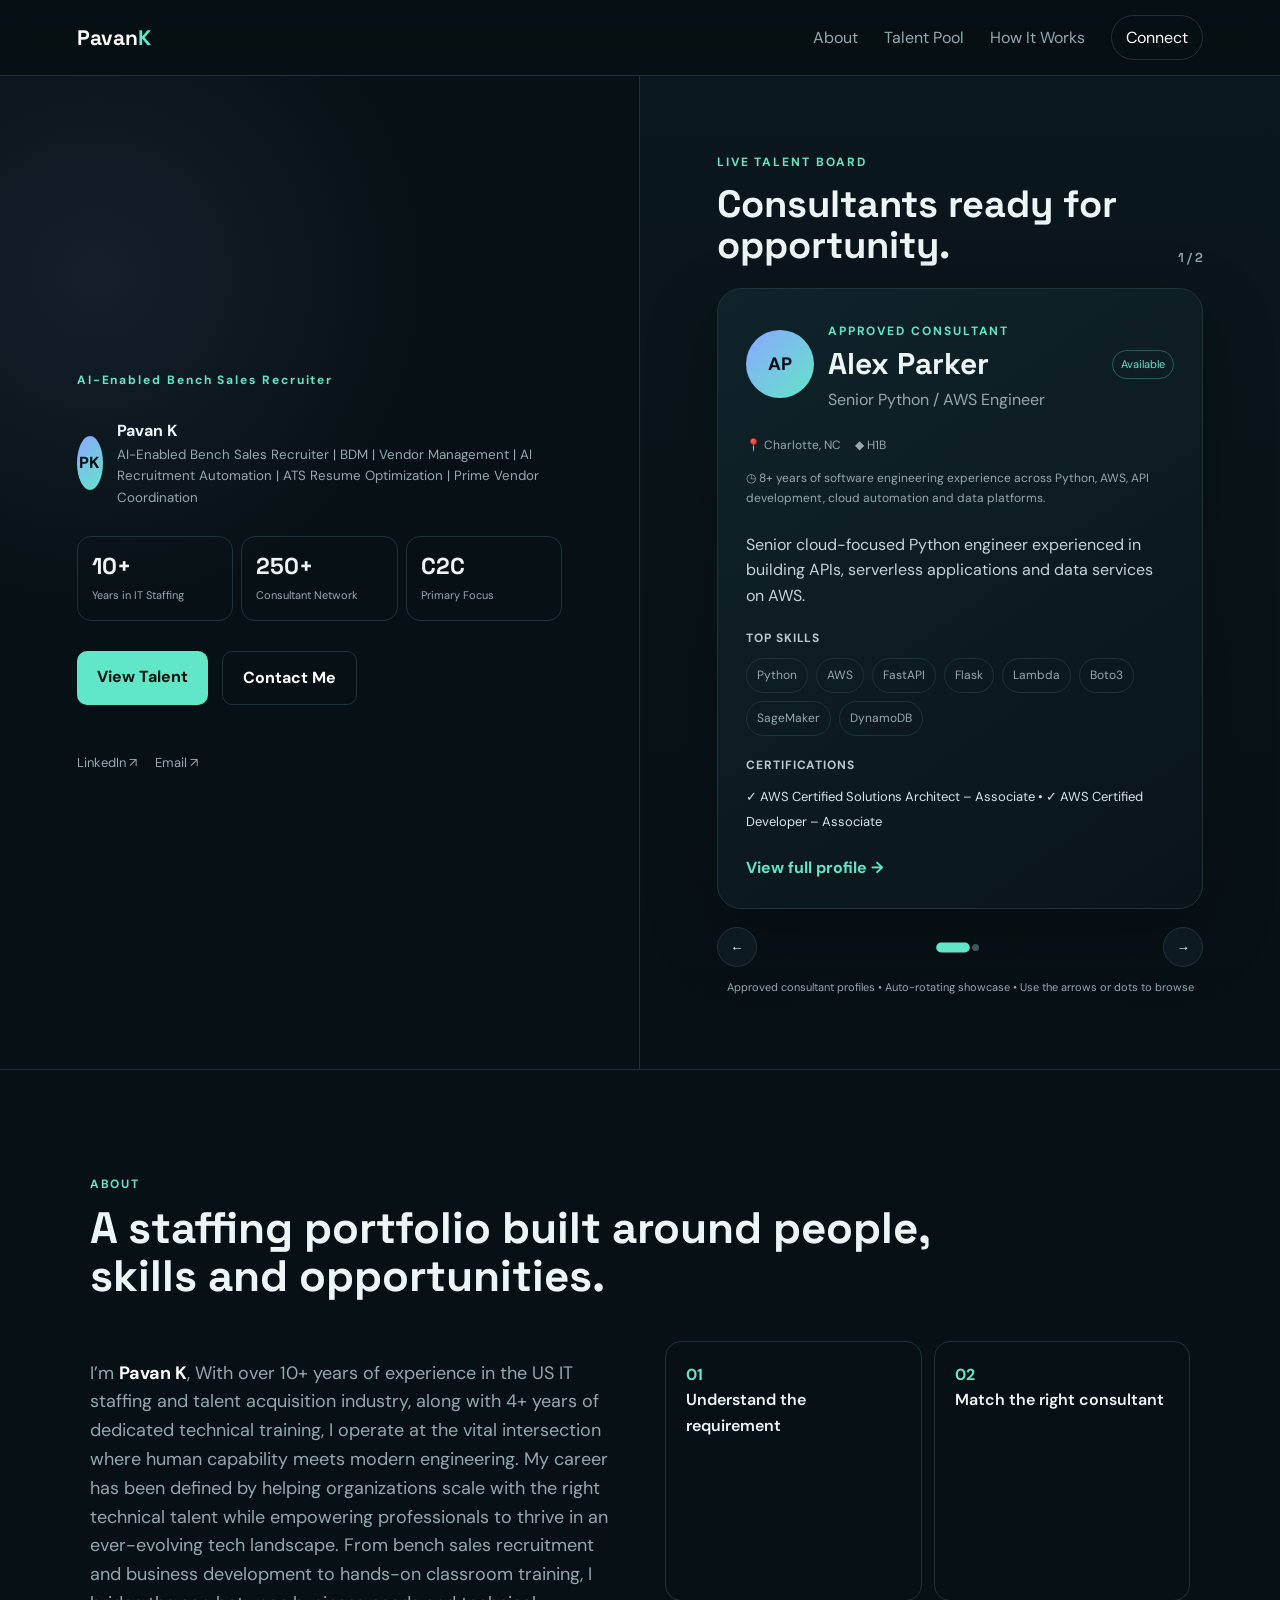
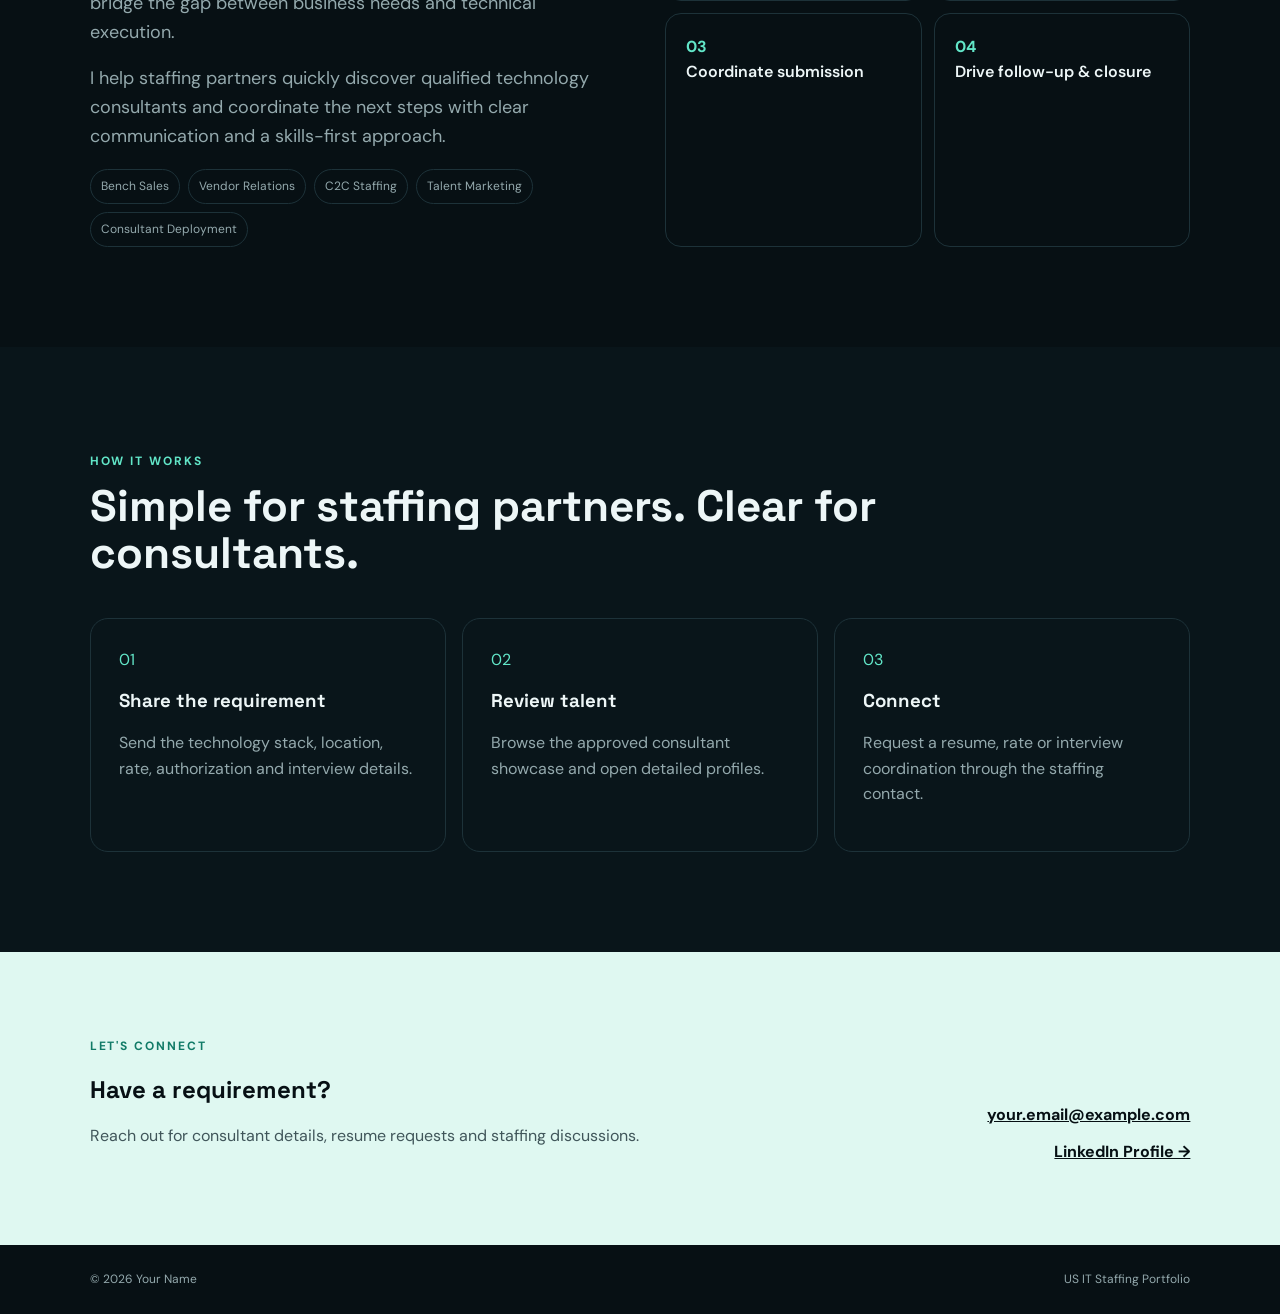
==== commit 8538e6a9: "Update index.html" ====
--- a/index.html
+++ b/index.html
@@ -18,7 +18,7 @@
     <div class="eyebrow">AI-Enabled Bench Sales Recruiter </div>
   
     <div class="profile-block">
-      <div class="avatar">YN</div>
+      <div class="avatar">PK</div>
       <div><strong>Pavan K</strong><small>AI-Enabled Bench Sales Recruiter | BDM | Vendor Management | AI Recruitment Automation | ATS Resume Optimization | Prime Vendor Coordination </small></div>
     </div>
     <div class="about-points">
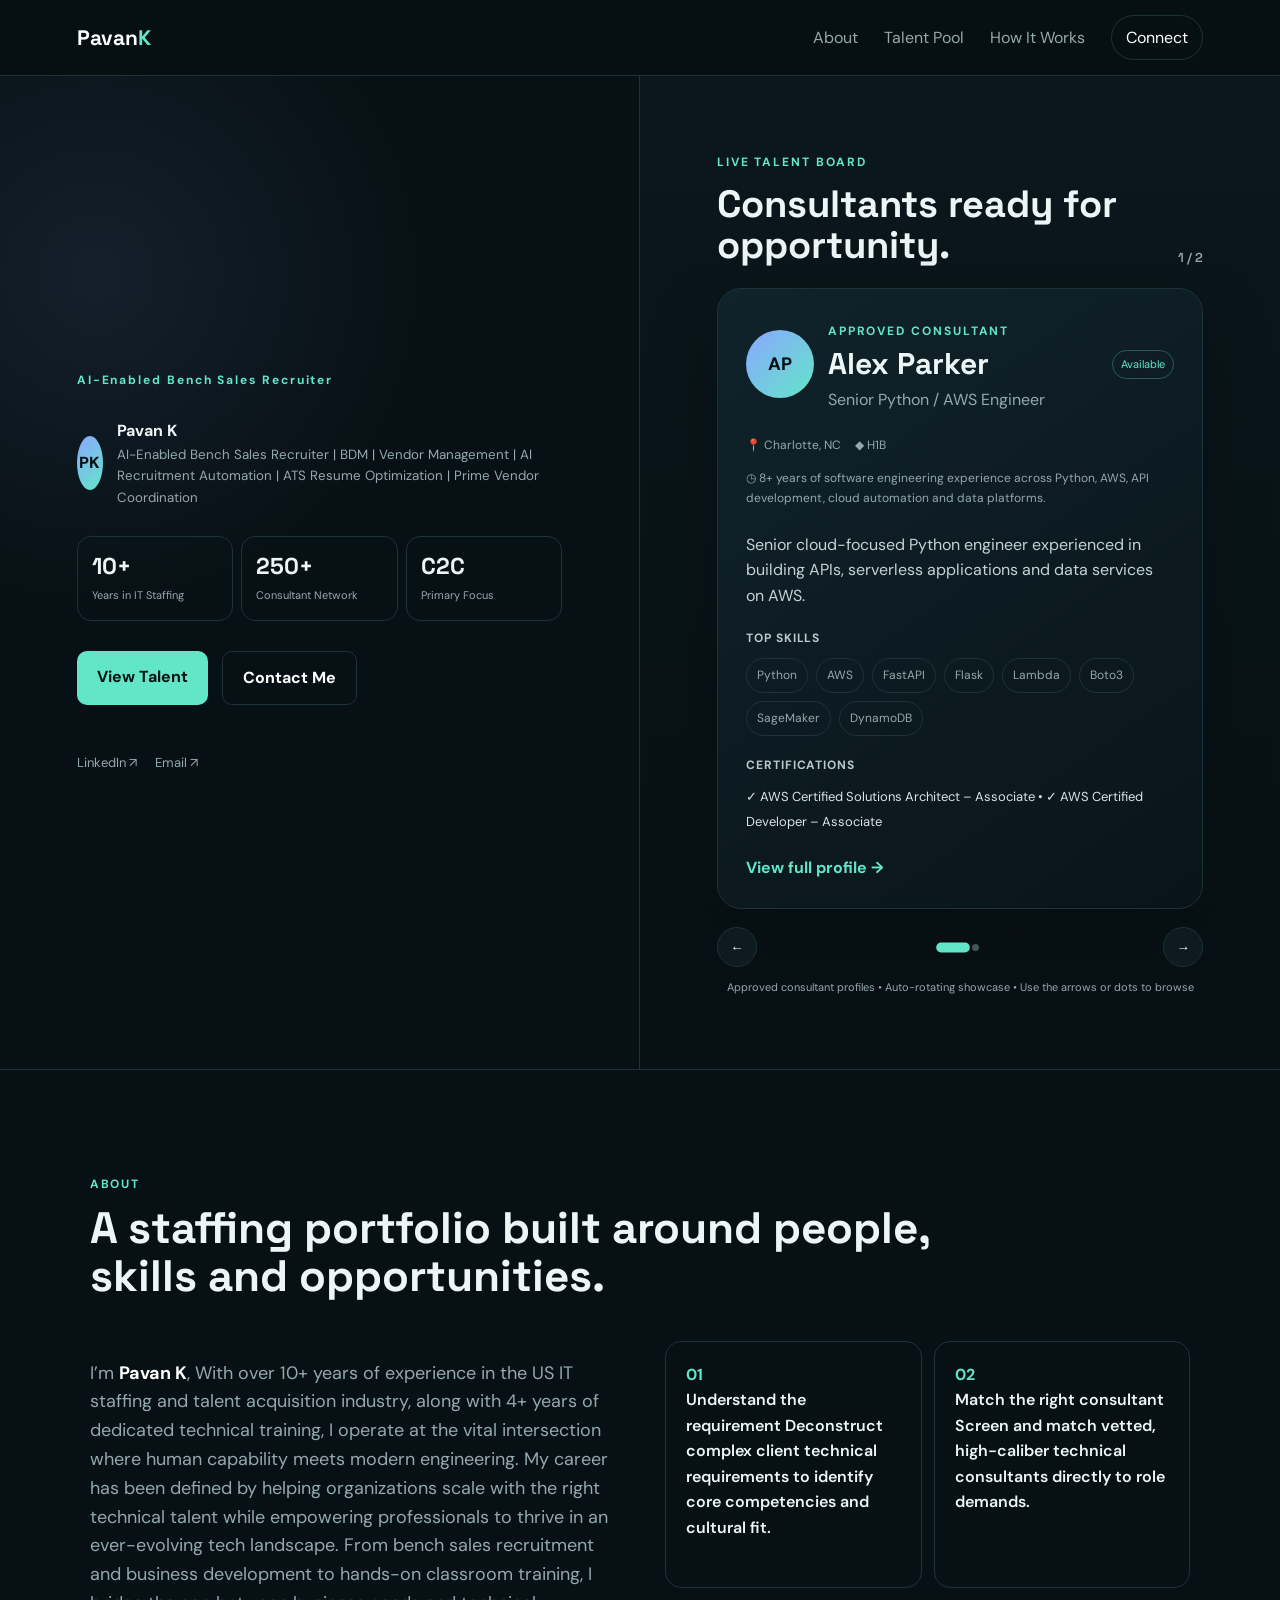
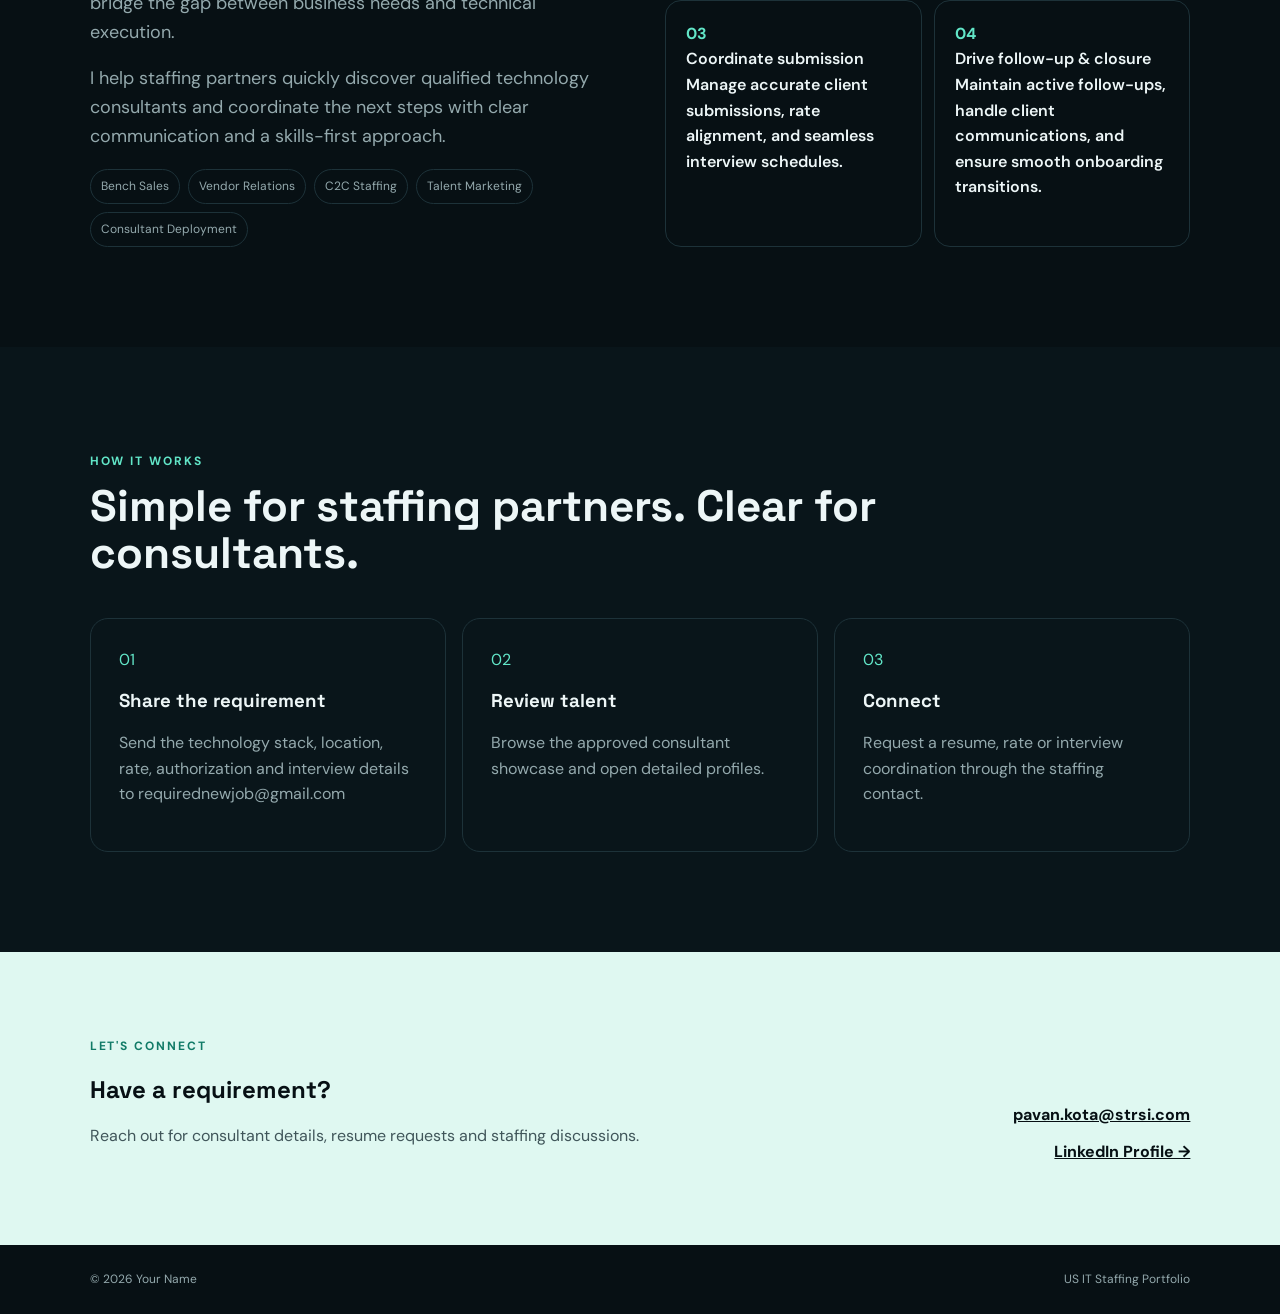
==== commit 8af3de07: "Update index.html" ====
--- a/index.html
+++ b/index.html
@@ -42,16 +42,16 @@
   <div class="section-head"><span class="eyebrow">ABOUT</span><h2>A staffing portfolio built around people, skills and opportunities.</h2></div>
   <div class="about-grid">
     <div class="about-copy"><p>I’m <strong>Pavan K</strong>, With over 10+ years of experience in the US IT staffing and talent acquisition industry, along with 4+ years of dedicated technical training, I operate at the vital intersection where human capability meets modern engineering. My career has been defined by helping organizations scale with the right technical talent while empowering professionals to thrive in an ever-evolving tech landscape. From bench sales recruitment and business development to hands-on classroom training, I bridge the gap between business needs and technical execution.</p><p>I help staffing partners quickly discover qualified technology consultants and coordinate the next steps with clear communication and a skills-first approach.</p><div class="chips"><span>Bench Sales</span><span>Vendor Relations</span><span>C2C Staffing</span><span>Talent Marketing</span><span>Consultant Deployment</span></div></div>
-    <div class="stats"><div><b>01</b><span>Understand the requirement</span></div><div><b>02</b><span>Match the right consultant</span></div><div><b>03</b><span>Coordinate submission</span></div><div><b>04</b><span>Drive follow-up & closure</span></div></div>
+    <div class="stats"><div><b>01</b><span>Understand the requirement Deconstruct complex client technical requirements to identify core competencies and cultural fit.</span></div><div><b>02</b><span>Match the right consultant Screen and match vetted, high-caliber technical consultants directly to role demands.</span></div><div><b>03</b><span>Coordinate submission Manage accurate client submissions, rate alignment, and seamless interview schedules.</span></div><div><b>04</b><span>Drive follow-up & closure Maintain active follow-ups, handle client communications, and ensure smooth onboarding transitions.</span></div></div>
   </div>
 </section>
 
 <section class="section dark" id="process">
   <div class="section-head"><span class="eyebrow">HOW IT WORKS</span><h2>Simple for staffing partners. Clear for consultants.</h2></div>
-  <div class="process-grid"><article><span>01</span><h3>Share the requirement</h3><p>Send the technology stack, location, rate, authorization and interview details.</p></article><article><span>02</span><h3>Review talent</h3><p>Browse the approved consultant showcase and open detailed profiles.</p></article><article><span>03</span><h3>Connect</h3><p>Request a resume, rate or interview coordination through the staffing contact.</p></article></div>
+  <div class="process-grid"><article><span>01</span><h3>Share the requirement</h3><p>Send the technology stack, location, rate, authorization and interview details to requirednewjob@gmail.com </p></article><article><span>02</span><h3>Review talent</h3><p>Browse the approved consultant showcase and open detailed profiles.</p></article><article><span>03</span><h3>Connect</h3><p>Request a resume, rate or interview coordination through the staffing contact.</p></article></div>
 </section>
 
-<section id="contact" class="contact"><div><span class="eyebrow">LET'S CONNECT</span><h2>Have a requirement?</h2><p>Reach out for consultant details, resume requests and staffing discussions.</p></div><div class="contact-links"><a href="mailto:your.email@example.com">your.email@example.com</a><a href="https://www.linkedin.com/" target="_blank">LinkedIn Profile →</a></div></section>
+<section id="contact" class="contact"><div><span class="eyebrow">LET'S CONNECT</span><h2>Have a requirement?</h2><p>Reach out for consultant details, resume requests and staffing discussions.</p></div><div class="contact-links"><a href="mailto:your.email@example.com">pavan.kota@strsi.com</a><a href="https://linkedin.com/in/pavan-kota/" target="_blank">LinkedIn Profile →</a></div></section>
 </main>
 <footer><span>© 2026 Your Name</span><span>US IT Staffing Portfolio</span></footer>
 <script src="data/candidates.js"></script>
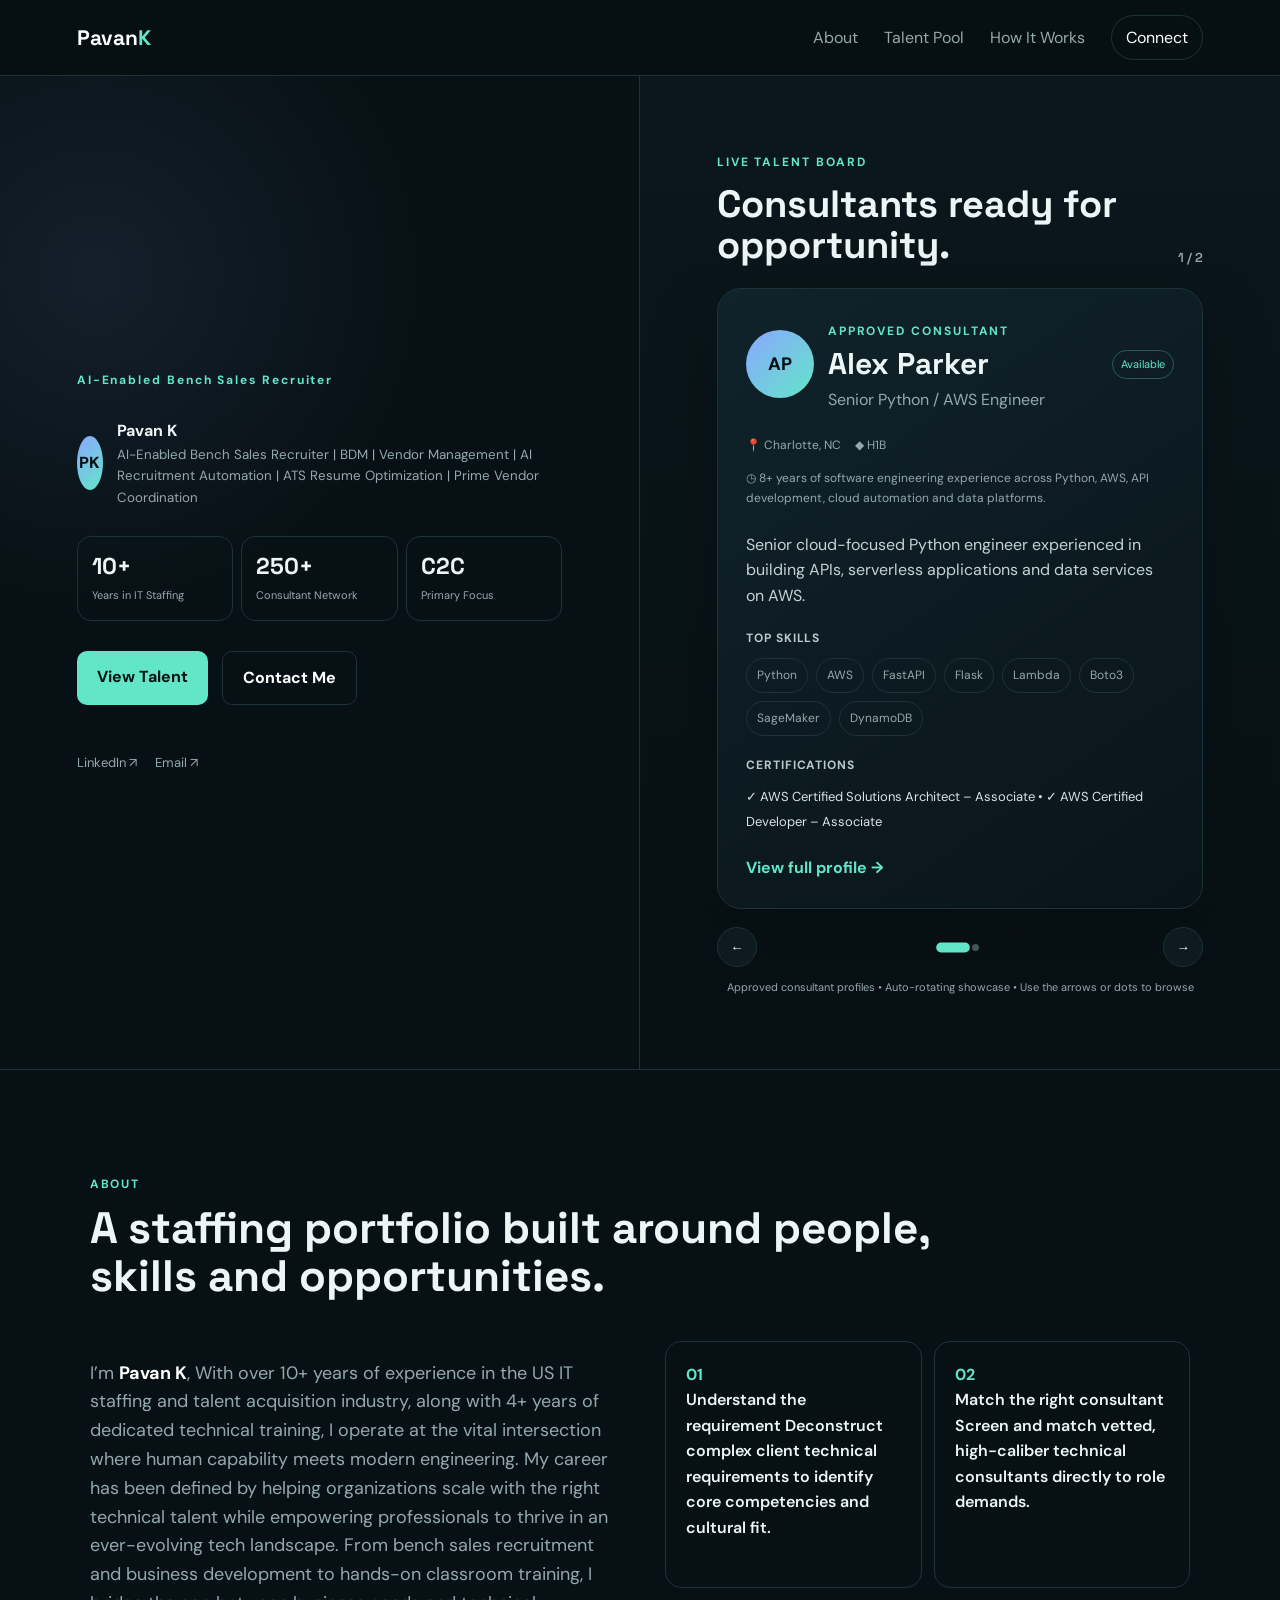
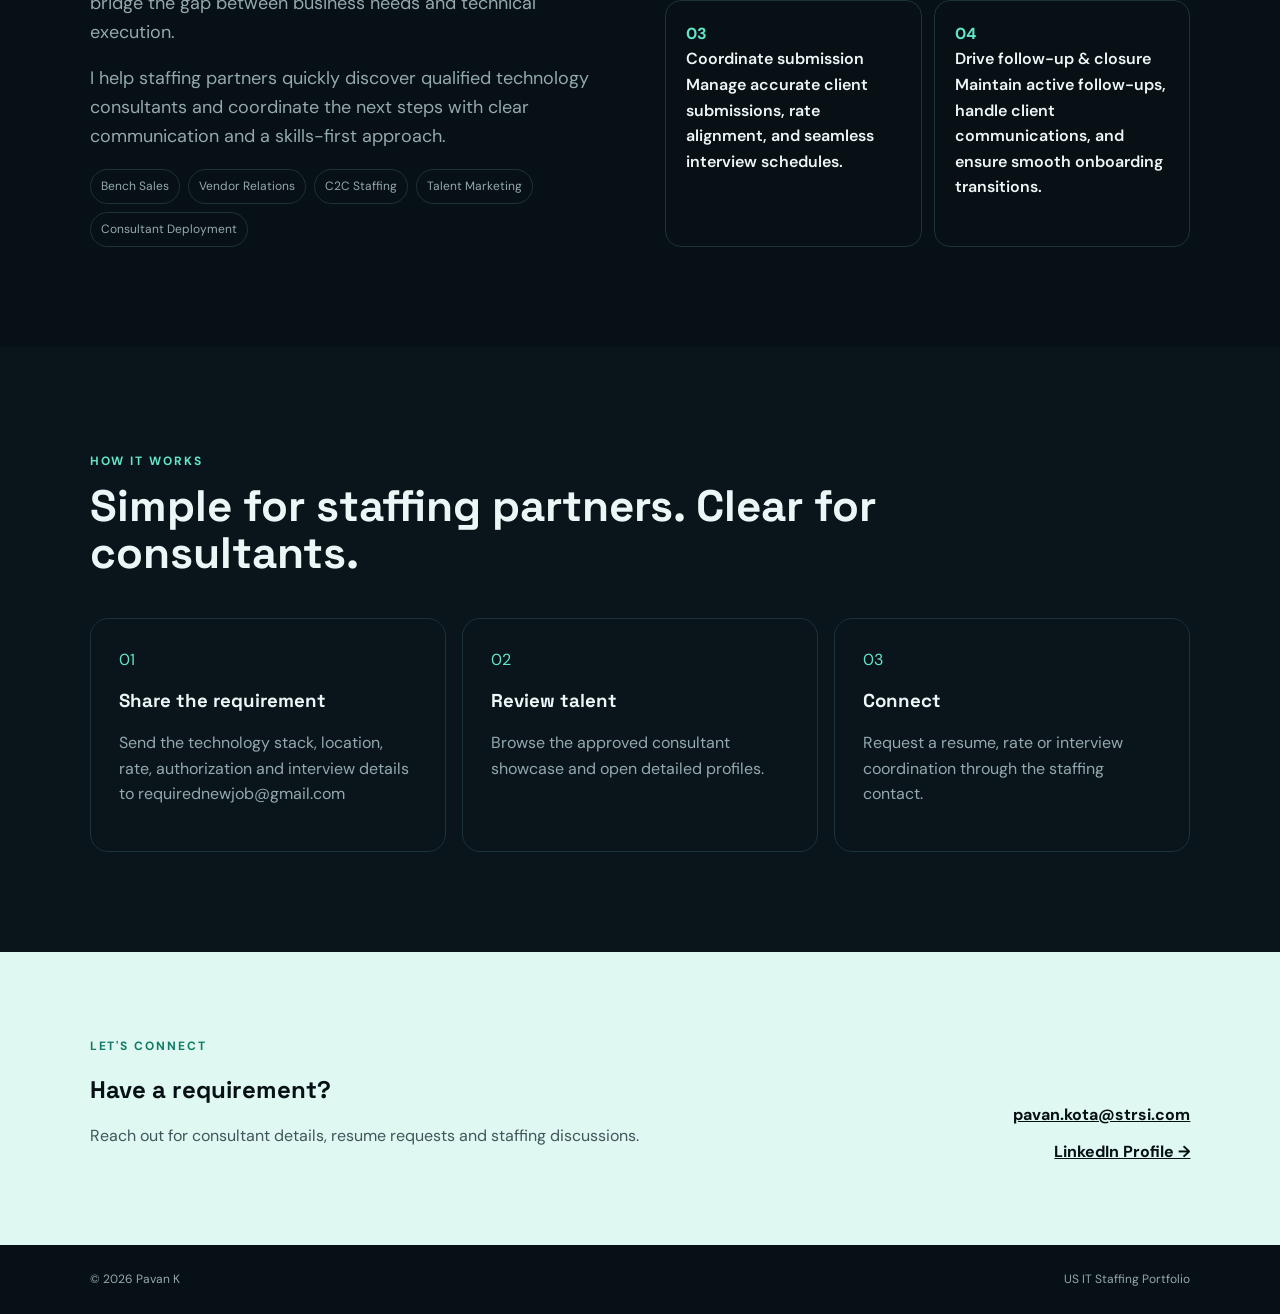
==== commit 7517cd3b: "Update index.html" ====
--- a/index.html
+++ b/index.html
@@ -53,7 +53,7 @@
 
 <section id="contact" class="contact"><div><span class="eyebrow">LET'S CONNECT</span><h2>Have a requirement?</h2><p>Reach out for consultant details, resume requests and staffing discussions.</p></div><div class="contact-links"><a href="mailto:your.email@example.com">pavan.kota@strsi.com</a><a href="https://linkedin.com/in/pavan-kota/" target="_blank">LinkedIn Profile →</a></div></section>
 </main>
-<footer><span>© 2026 Your Name</span><span>US IT Staffing Portfolio</span></footer>
+<footer><span>© 2026 Pavan K</span><span>US IT Staffing Portfolio</span></footer>
 <script src="data/candidates.js"></script>
 <script src="assets/app.js"></script>
 </body>
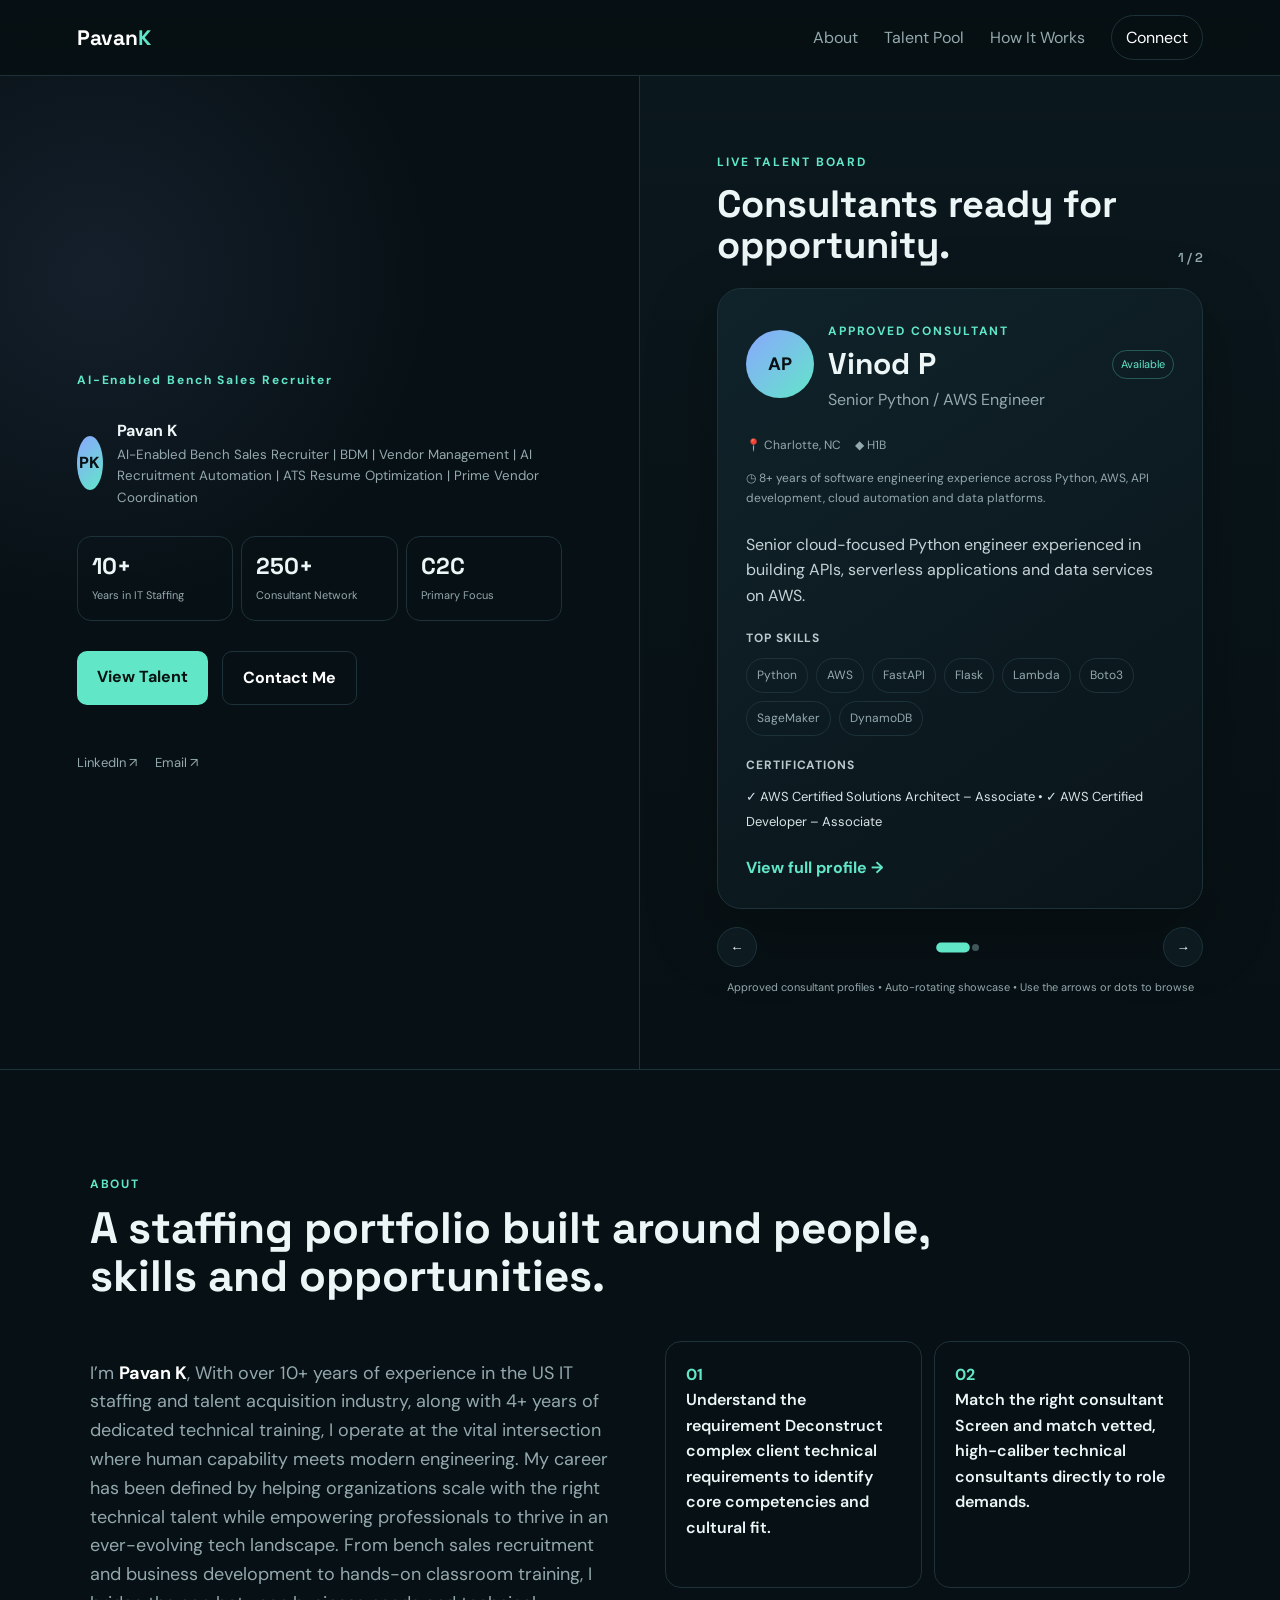
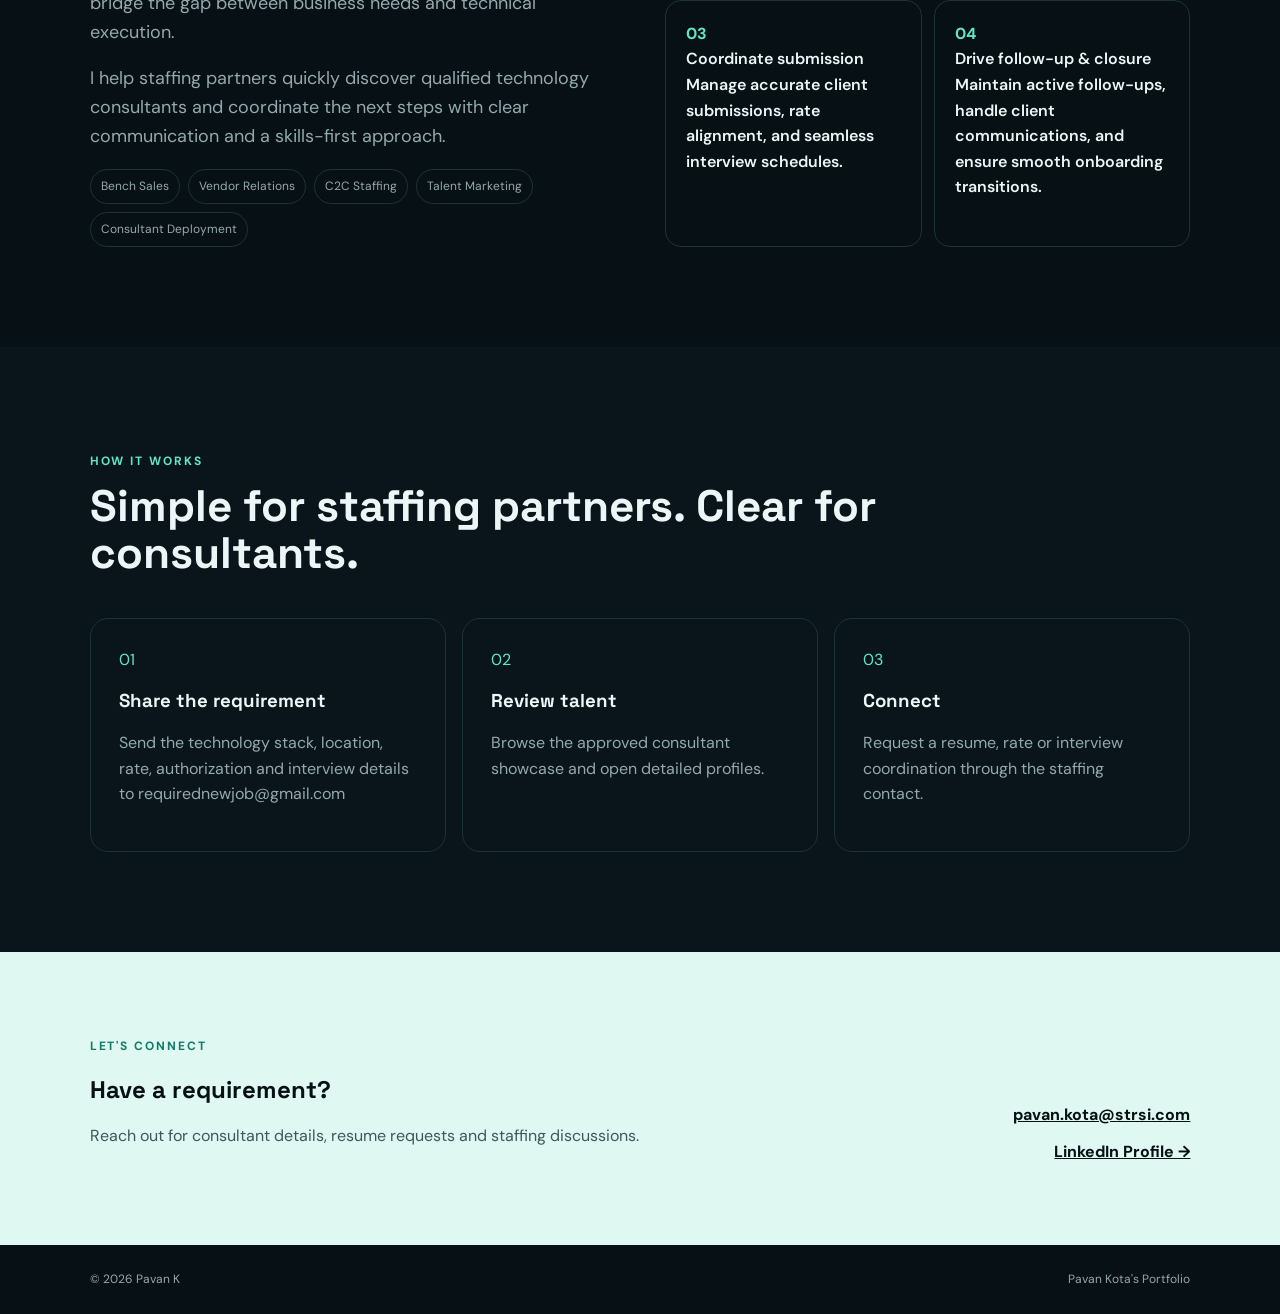
==== commit 0e75ee3f: "Update index.html" ====
--- a/index.html
+++ b/index.html
@@ -53,7 +53,7 @@
 
 <section id="contact" class="contact"><div><span class="eyebrow">LET'S CONNECT</span><h2>Have a requirement?</h2><p>Reach out for consultant details, resume requests and staffing discussions.</p></div><div class="contact-links"><a href="mailto:your.email@example.com">pavan.kota@strsi.com</a><a href="https://linkedin.com/in/pavan-kota/" target="_blank">LinkedIn Profile →</a></div></section>
 </main>
-<footer><span>© 2026 Pavan K</span><span>US IT Staffing Portfolio</span></footer>
+<footer><span>© 2026 Pavan K</span><span>Pavan Kota's Portfolio</span></footer>
 <script src="data/candidates.js"></script>
 <script src="assets/app.js"></script>
 </body>
